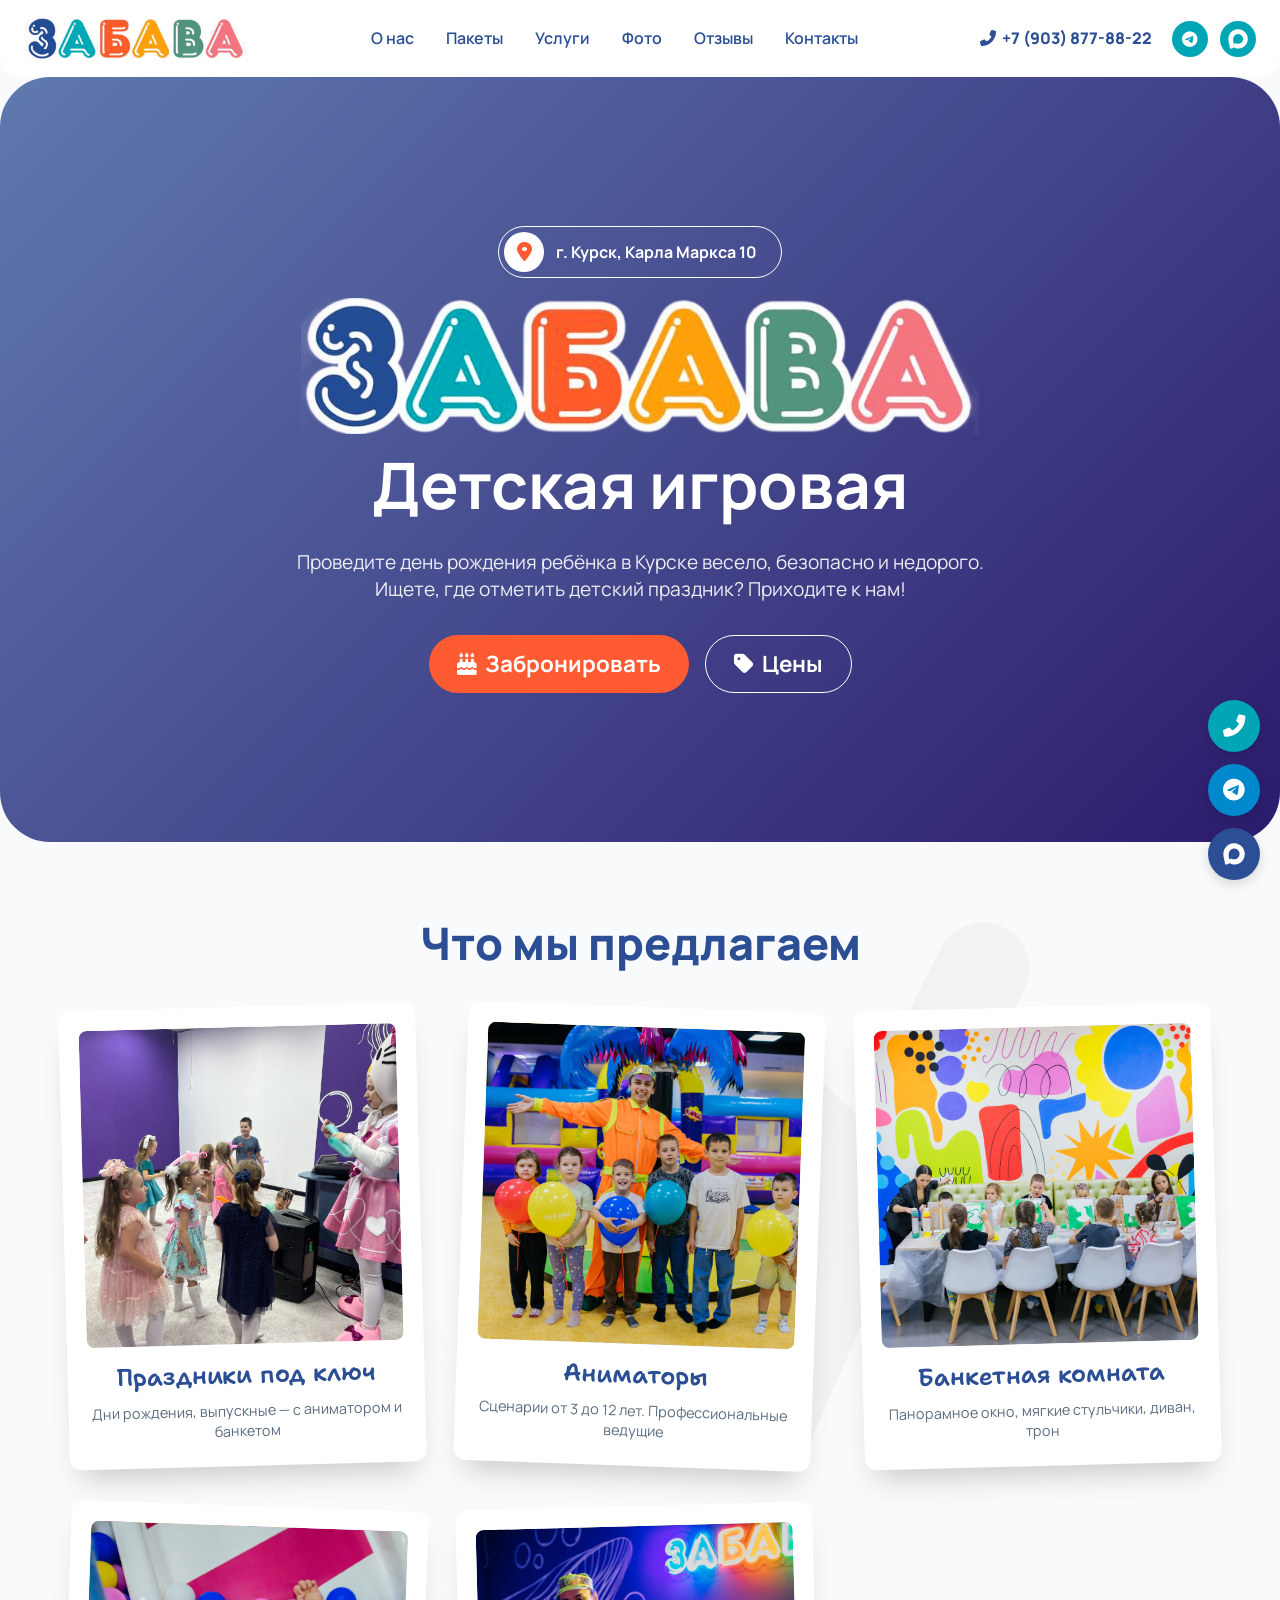
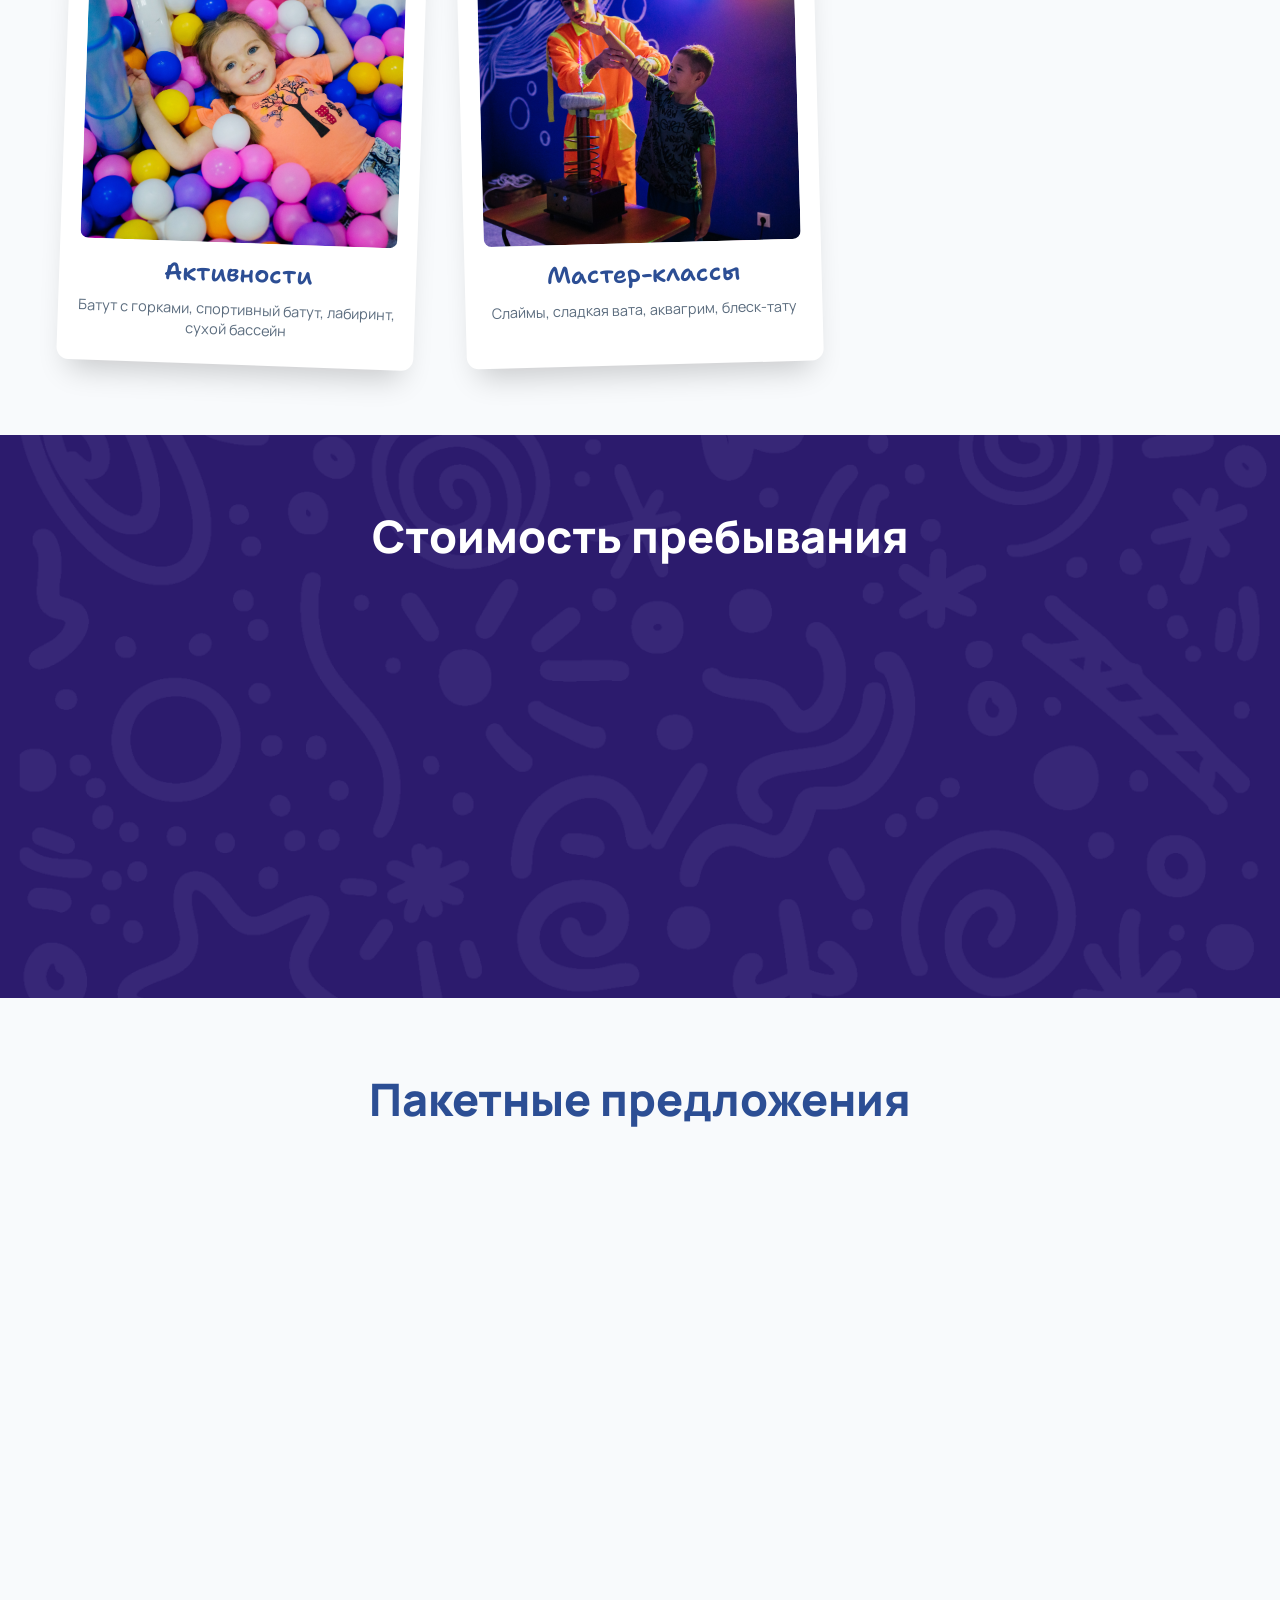
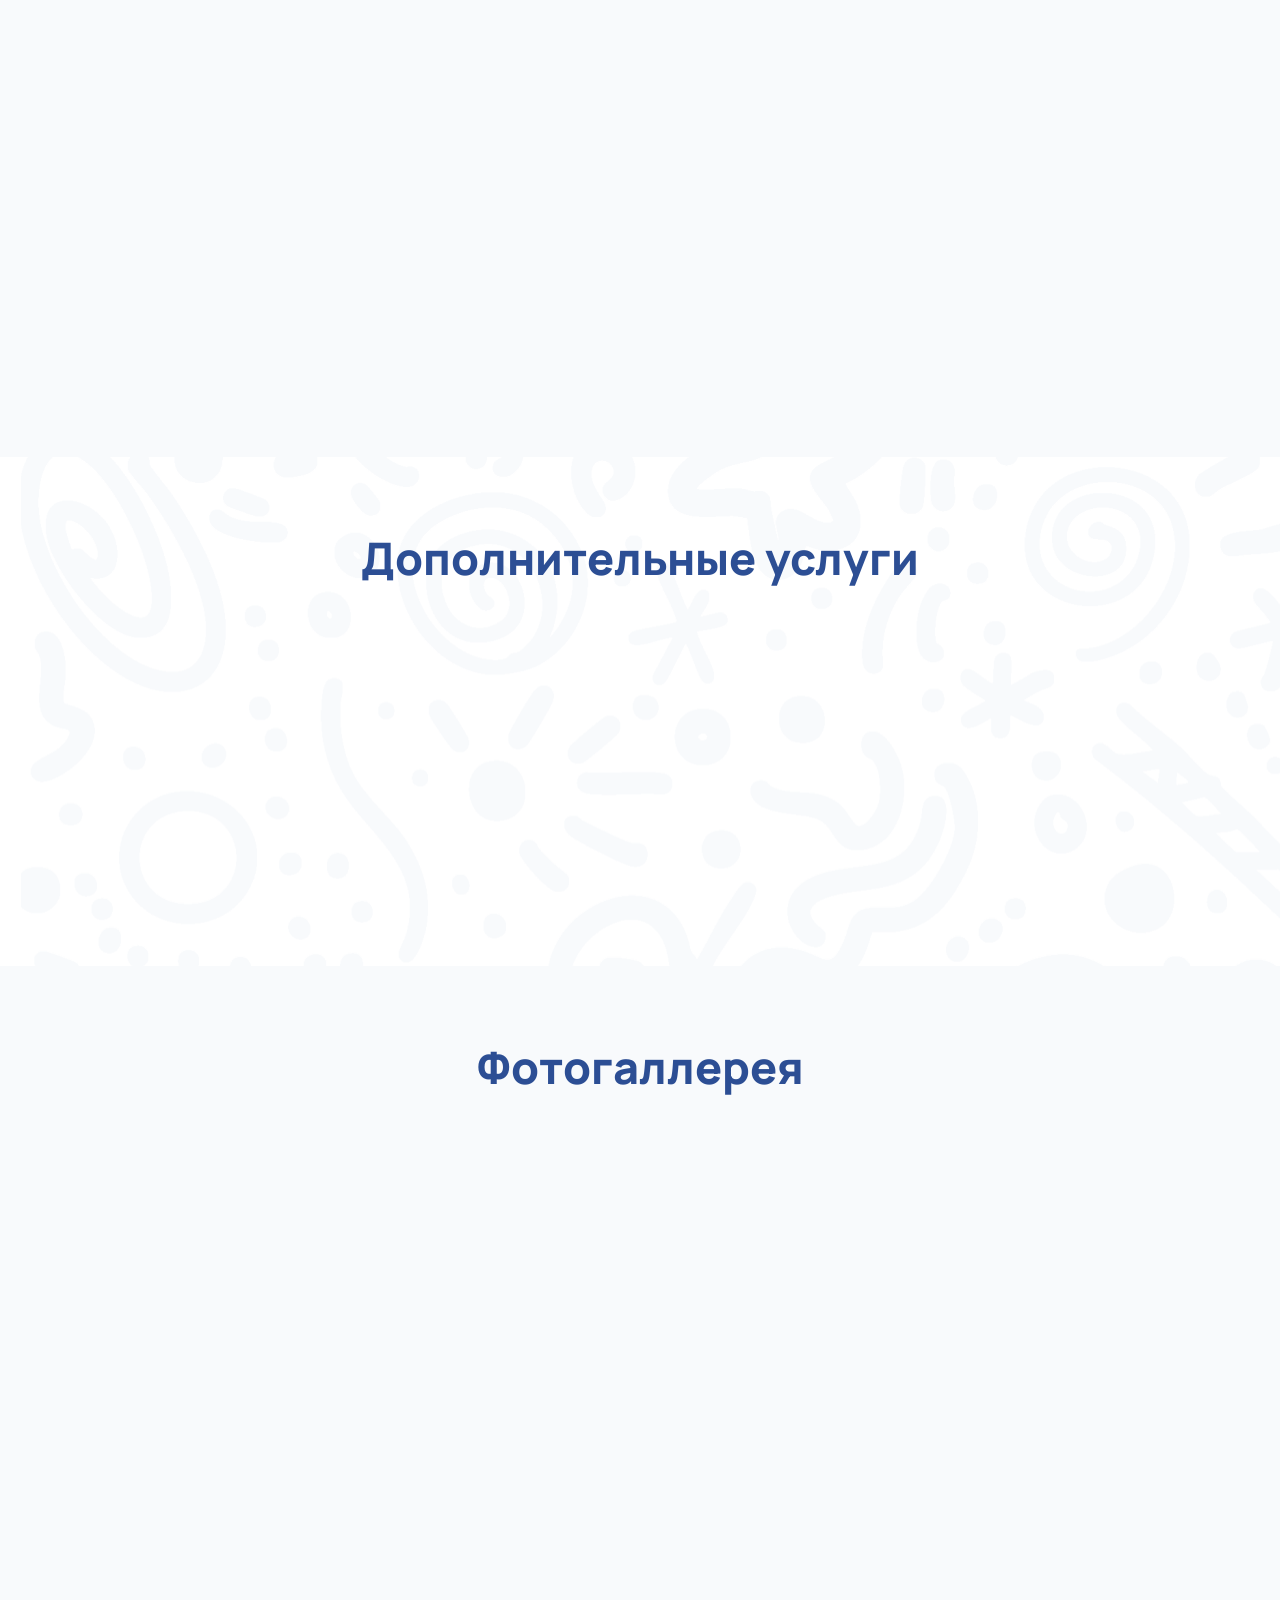
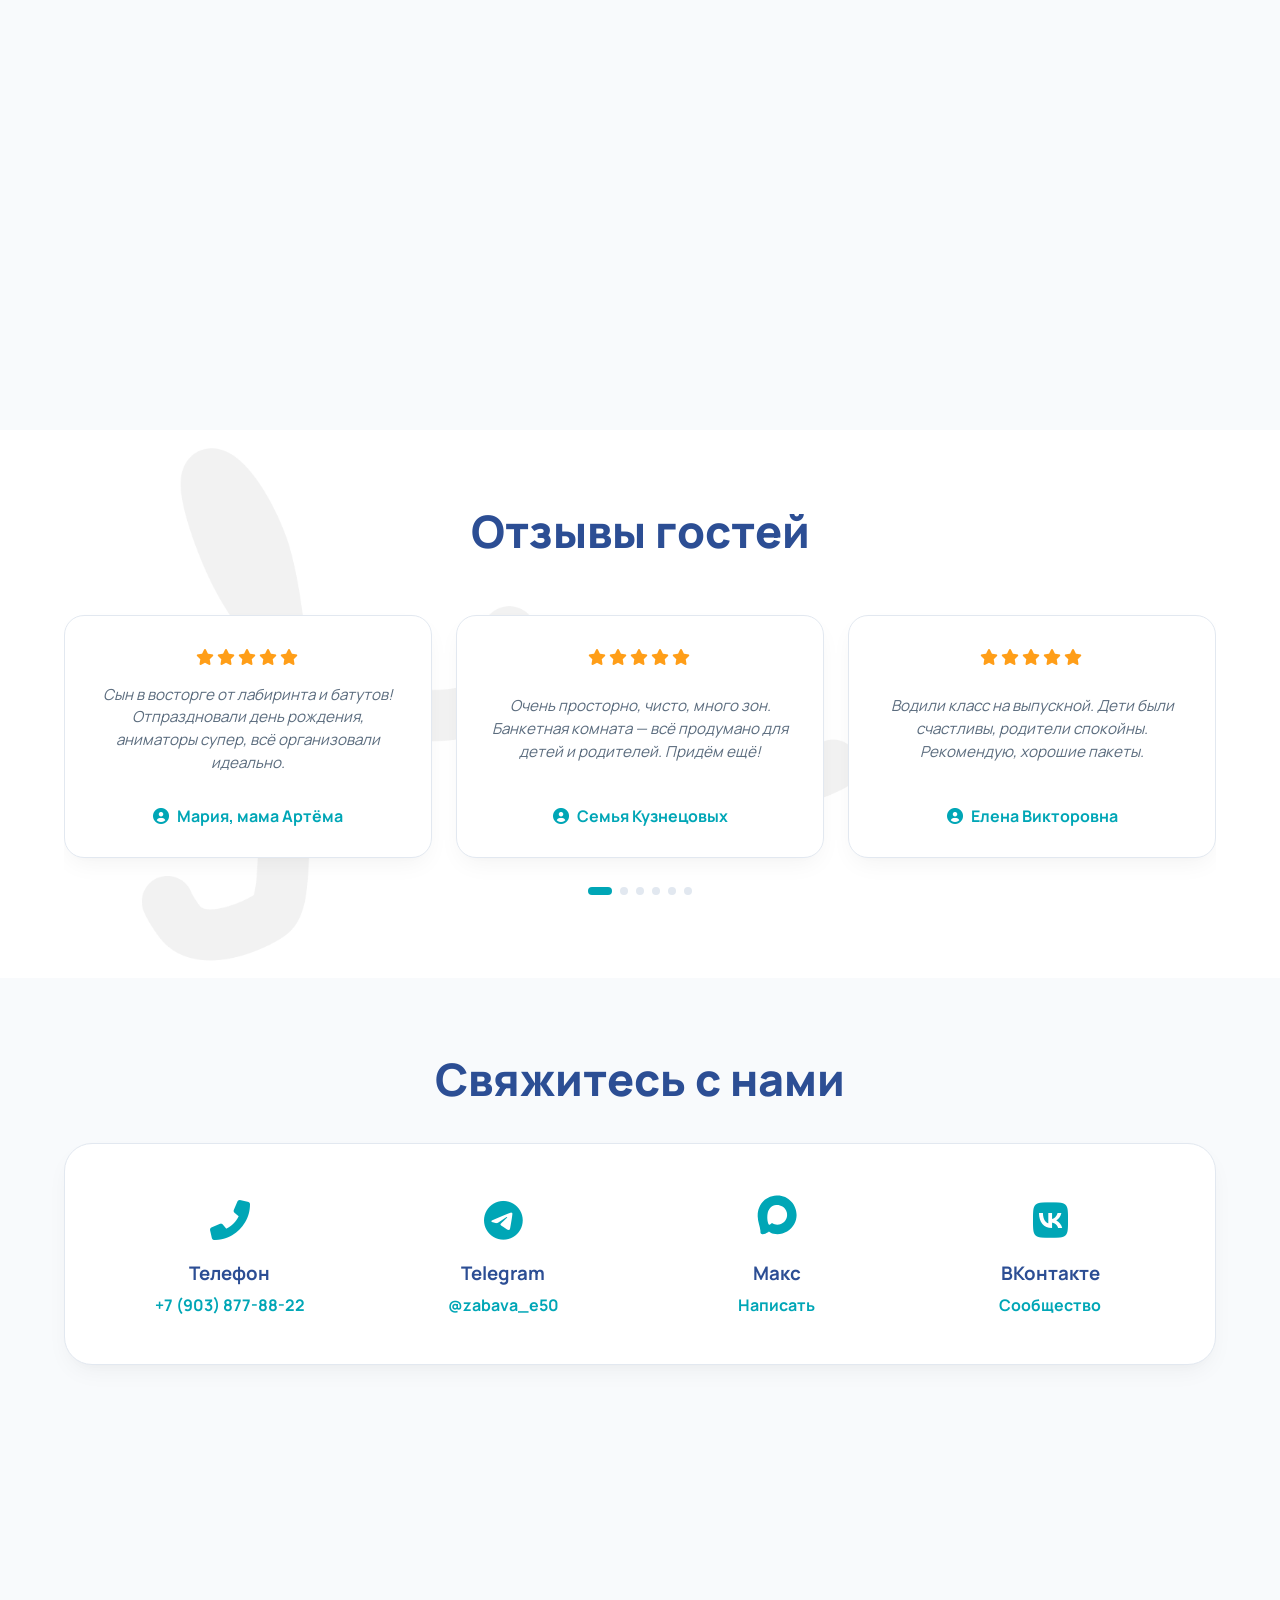
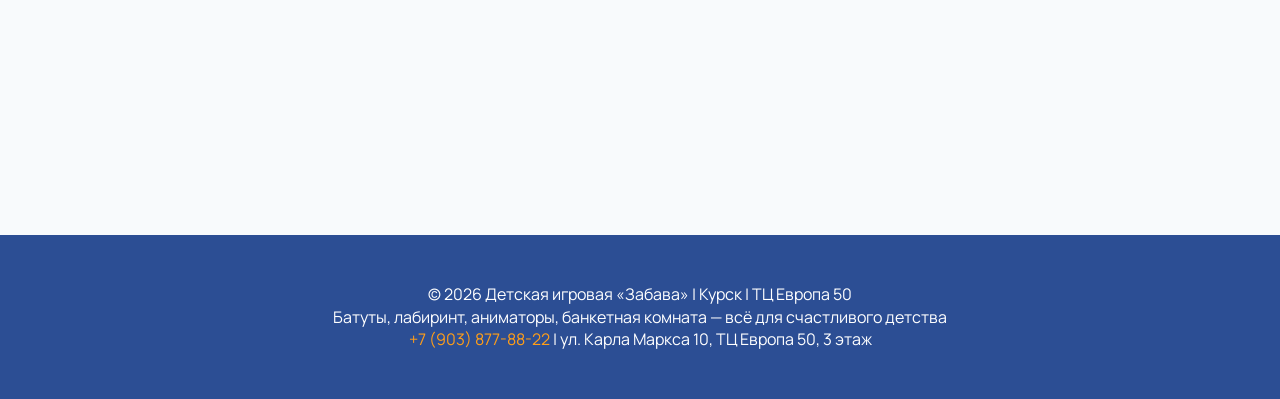
==== europa50.html @ cc886a35 "3456677" ====
<!DOCTYPE html>
<html lang="ru">
<head>
    <meta charset="UTF-8">
    <meta name="viewport" content="width=device-width, initial-scale=1.0, user-scalable=yes">
    <title>Детская игровая «Забава» | Детские праздники в Курске | ТЦ Европа 50</title>
    
    <link rel="icon" type="image/png" sizes="32x32" href="img/fav.png">
    <link rel="stylesheet" href="https://cdnjs.cloudflare.com/ajax/libs/font-awesome/6.0.0-beta3/css/all.min.css">
    <link rel="stylesheet" href="https://cdn.jsdelivr.net/npm/swiper@11/swiper-bundle.min.css" />
    <link rel="stylesheet" href="https://cdn.jsdelivr.net/npm/lightgallery@2.7.2/css/lightgallery.css">
    <link rel="stylesheet" href="https://cdn.jsdelivr.net/npm/lightgallery@2.7.2/css/lg-thumbnail.css">
    <link rel="stylesheet" href="https://cdn.jsdelivr.net/npm/lightgallery@2.7.2/css/lg-zoom.css">
    <link href="https://fonts.googleapis.com/css2?family=Manrope:wght@400;500;600;700;800&family=Shantell+Sans:wght@400;500;600;700&display=swap" rel="stylesheet">
    <link rel="stylesheet" href="style.css">
</head>
<body>

<header class="header">
    <div class="header-inner">
        <a href="/" class="logo">
            <img src="img/logo.png" alt="Забава">
        </a>
        <div class="nav">
            <a href="#about">О нас</a>
            <a href="#packages">Пакеты</a>
            <a href="#activities">Услуги</a>
            <a href="#gallery">Фото</a>
            <a href="#reviews">Отзывы</a>
            <a href="#contacts">Контакты</a>
        </div>
        <div class="header-contacts">
            <a href="tel:+79038778822" class="header-phone"><i class="fas fa-phone-alt"></i> +7 (903) 877-88-22</a>
            <div class="messenger-icons">
                <a href="#" class="messenger-icon"><i class="fab fa-telegram-plane"></i></a>
                <a href="#" class="messenger-icon">
                    <svg width="20" height="20" viewBox="0 0 720 720" fill="none" xmlns="http://www.w3.org/2000/svg">
                        <path fill="white" d="M350.4,9.6C141.8,20.5,4.1,184.1,12.8,390.4c3.8,90.3,40.1,168,48.7,253.7,2.2,22.2-4.2,49.6,21.4,59.3,31.5,11.9,79.8-8.1,106.2-26.4,9-6.1,17.6-13.2,24.2-22,27.3,18.1,53.2,35.6,85.7,43.4,143.1,34.3,299.9-44.2,369.6-170.3C799.6,291.2,622.5-4.6,350.4,9.6h0ZM269.4,504c-11.3,8.8-22.2,20.8-34.7,27.7-18.1,9.7-23.7-.4-30.5-16.4-21.4-50.9-24-137.6-11.5-190.9,16.8-72.5,72.9-136.3,150-143.1,78-6.9,150.4,32.7,183.1,104.2,72.4,159.1-112.9,316.2-256.4,218.6h0Z"/>
                    </svg>
                </a>
            </div>
        </div>
        <button class="burger-btn" id="burgerBtn">
            <span></span><span></span><span></span>
        </button>
    </div>
</header>

<!-- Мобильное меню -->
<div class="mobile-menu" id="mobileMenu">
    <div class="mobile-menu-header">
        <button class="mobile-close-btn" id="mobileCloseBtn">&times;</button>
    </div>
    <a href="#about">О нас</a>
    <a href="#packages">Пакеты</a>
    <a href="#activities">Услуги</a>
    <a href="#gallery">Фото</a>
    <a href="#reviews">Отзывы</a>
    <a href="#contacts">Контакты</a>
    <div class="mobile-address">
        <i class="fas fa-map-marker-alt"></i> г. Курск, ул. Карла Маркса 10, ТЦ Европа 50, 3 этаж
    </div>
    <div class="mobile-contacts">
        <a href="tel:+79038778822"><i class="fas fa-phone-alt"></i> +7 (903) 877-88-22</a>
        <a href="#"><i class="fab fa-telegram-plane"></i> Telegram</a>
        <a href="#">
            <svg width="18" height="18" viewBox="0 0 720 720" fill="none" xmlns="http://www.w3.org/2000/svg">
                <path fill="currentColor" d="M350.4,9.6C141.8,20.5,4.1,184.1,12.8,390.4c3.8,90.3,40.1,168,48.7,253.7,2.2,22.2-4.2,49.6,21.4,59.3,31.5,11.9,79.8-8.1,106.2-26.4,9-6.1,17.6-13.2,24.2-22,27.3,18.1,53.2,35.6,85.7,43.4,143.1,34.3,299.9-44.2,369.6-170.3C799.6,291.2,622.5-4.6,350.4,9.6h0ZM269.4,504c-11.3,8.8-22.2,20.8-34.7,27.7-18.1,9.7-23.7-.4-30.5-16.4-21.4-50.9-24-137.6-11.5-190.9,16.8-72.5,72.9-136.3,150-143.1,78-6.9,150.4,32.7,183.1,104.2,72.4,159.1-112.9,316.2-256.4,218.6h0Z"/>
            </svg>
            Макс
        </a>
        <a href="#"><i class="fab fa-vk"></i> ВКонтакте</a>
    </div>
</div>
<div class="menu-overlay" id="menuOverlay"></div>

<main>
    <!-- HERO -->
    <section class="hero">
        <video class="hero-video" autoplay muted loop playsinline>
            <source src="img/bg.mp4" type="video/mp4">
        </video>
        <div class="hero-overlay"></div>
        <div class="container">
            <div class="hero-content">
                <div class="hero-badge"><i class="fa-solid fa-location-dot"></i> г. Курск, Карла Маркса 10</div>
                <img src="img/logo.png">
                <h1>Детская игровая</h1>
                <p>Проведите день рождения ребёнка в Курске весело, безопасно и недорого. Ищете, где отметить детский праздник? Приходите к нам!</p>
                <div class="hero-buttons">
                    <a href="#contacts" class="btn btn-accent"><i class="fa-solid fa-cake-candles"></i> Забронировать</a>
                    <a href="#prices" class="btn btn-outline"><i class="fa-solid fa-tag"></i> Цены</a>
                </div>
            </div>
        </div>
    </section>

    <!-- ЧТО МЫ ПРЕДЛАГАЕМ -->
    <section id="about" class="section">
        <div class="container">
            <h2>Что мы предлагаем</h2>
            <div class="services-grid">
                <div class="polaroid-card animate-on-scroll" data-modal="prazdnik"><div class="polaroid-img" style="background-image: url('img/5.jpg');"></div><div class="polaroid-title">Праздники под ключ</div><div class="polaroid-text">Дни рождения, выпускные — с аниматором и банкетом</div></div>
                <div class="polaroid-card animate-on-scroll" data-modal="animator"><div class="polaroid-img" style="background-image: url('img/6.jpg');"></div><div class="polaroid-title">Аниматоры</div><div class="polaroid-text">Сценарии от 3 до 12 лет. Профессиональные ведущие</div></div>
                <div class="polaroid-card animate-on-scroll" data-modal="banket"><div class="polaroid-img" style="background-image: url('img/3.jpg');"></div><div class="polaroid-title">Банкетная комната</div><div class="polaroid-text">Панорамное окно, мягкие стульчики, диван, трон</div></div>
                <div class="polaroid-card animate-on-scroll" data-modal="aktiv"><div class="polaroid-img" style="background-image: url('img/4.jpg');"></div><div class="polaroid-title">Активности</div><div class="polaroid-text">Батут с горками, спортивный батут, лабиринт, сухой бассейн</div></div>
                <div class="polaroid-card animate-on-scroll" data-modal="master"><div class="polaroid-img" style="background-image: url('img/2.jpg');"></div><div class="polaroid-title">Мастер-классы</div><div class="polaroid-text">Слаймы, сладкая вата, аквагрим, блеск-тату</div></div>
            </div>
        </div>
    </section>

    <!-- ЦЕНЫ -->
    <section id="prices" class="section section-light">
        <div class="container">
            <h2>Стоимость пребывания</h2>
            <div class="price-cards">
                <div class="price-item animate-on-scroll"><div class="hours"><i class="far fa-clock"></i> 1 час</div><div class="cost">500 ₽</div><div><i class="fas fa-users"></i> 2 взрослых бесплатно</div></div>
                <div class="price-item animate-on-scroll"><div class="hours"><i class="far fa-clock"></i> 2 часа</div><div class="cost">750 ₽</div><div><i class="fas fa-users"></i> 2 взрослых бесплатно</div></div>
                <div class="price-item animate-on-scroll package-link-card">
                    <div class="hours">Пакетные предложения</div>
                    <div class="cost">от 15 900 ₽</div>
                    <a href="#packages" class="btn-package-link">Подробнее →</a>
                </div>
            </div>
        </div>
    </section>

    <!-- ПАКЕТНЫЕ ПРЕДЛОЖЕНИЯ -->
    <section id="packages" class="section">
        <div class="container">
            <h2>Пакетные предложения</h2>
            <div class="packages-grid">
                <div class="package-card animate-on-scroll" data-modal="standart"><div class="package-header"><img src="img/icon_1.png" class="pack-icon" alt="">СТАНДАРТ</div><div class="package-body"><div class="package-price">15 900 ₽</div><button class="package-btn">Подробнее <i class="fas fa-arrow-right"></i></button></div></div>
                <div class="package-card animate-on-scroll" data-modal="popular"><div class="package-header accent"><img src="img/icon_2.png" class="pack-icon" alt="">ПОПУЛЯРНЫЙ</div><div class="package-body"><div class="package-price">18 900 ₽</div><button class="package-btn">Подробнее <i class="fas fa-arrow-right"></i></button></div></div>
                <div class="package-card animate-on-scroll" data-modal="bezkhlopot"><div class="package-header"><img src="img/icon_3.png" class="pack-icon" alt="">БЕЗ ХЛОПОТ</div><div class="package-body"><div class="package-price">22 500 ₽</div><button class="package-btn">Подробнее <i class="fas fa-arrow-right"></i></button></div></div>
                <div class="package-card animate-on-scroll" data-modal="samiy"><div class="package-header accent"><img src="img/icon_4.png" class="pack-icon" alt="">САМЫЙ-САМЫЙ</div><div class="package-body"><div class="package-price">41 000 ₽</div><button class="package-btn">Подробнее <i class="fas fa-arrow-right"></i></button></div></div>
                <div class="package-card animate-on-scroll" data-modal="arend2"><div class="package-header"><img src="img/icon_6.png" class="pack-icon" alt="">Банкетная комната 2ч</div><div class="package-body"><div class="package-price">8 000 ₽</div><button class="package-btn">Уточнить</button></div></div>
                <div class="package-card animate-on-scroll" data-modal="arend3"><div class="package-header accent"><img src="img/icon_5.png" class="pack-icon" alt="">Банкетная комната 3ч</div><div class="package-body"><div class="package-price">11 900 ₽</div><button class="package-btn">Уточнить</button></div></div>
            </div>
        </div>
    </section>

    <!-- ДОП УСЛУГИ -->
    <section id="activities" class="section section-light">
        <div class="container">
            <h2>Дополнительные услуги</h2>
            <div class="activities-grid">
                <div class="activity-item animate-on-scroll" data-modal="nerf"><span class="activity-name"><i class="fa-solid fa-gun"></i> Нёрф вечеринка</span><span class="activity-price">4 000 ₽</span></div>
                <div class="activity-item animate-on-scroll" data-modal="interaktiv"><span class="activity-name"><i class="fas fa-gamepad"></i> Интерактивные игры</span><span class="activity-price">3 500 ₽</span></div>
                <div class="activity-item animate-on-scroll" data-modal="disco"><span class="activity-name"><i class="fas fa-music"></i> Неоновая дискотека</span><span class="activity-price">3 400 ₽</span></div>
                <div class="activity-item animate-on-scroll" data-modal="beauty"><span class="activity-name"><i class="fas fa-spa"></i> Бьюти-бар</span><span class="activity-price">5 500 ₽</span></div>
                <div class="activity-item animate-on-scroll" data-modal="crio"><span class="activity-name"><i class="fas fa-snowflake"></i> Крио-шоу</span><span class="activity-price">5 000 ₽</span></div>
                <div class="activity-item animate-on-scroll" data-modal="foto"><span class="activity-name"><i class="fas fa-camera"></i> Фотограф</span><span class="activity-price">5 000 ₽</span></div>
                <div class="activity-item animate-on-scroll" data-modal="rost"><span class="activity-name"><i class="fa-solid fa-mask"></i> Ростовые куклы</span><span class="activity-price">3 000 ₽</span></div>
                <div class="activity-item animate-on-scroll" data-modal="chocolate"><span class="activity-name"><i class="fa-solid fa-cookie-bite"></i> Шоколадный фонтан</span><span class="activity-price">6 000 ₽</span></div>
                <div class="activity-item animate-on-scroll" data-modal="slime"><span class="activity-name"><i class="fas fa-flask"></i> МК по слайму</span><span class="activity-price">3 000 ₽</span></div>
                <div class="activity-item animate-on-scroll" data-modal="vata"><span class="activity-name"><i class="fas fa-candy-cane"></i> МК по сладкой вате</span><span class="activity-price">2 000 ₽</span></div>
                <div class="activity-item animate-on-scroll" data-modal="blesk"><span class="activity-name"><i class="fas fa-star-of-life"></i> Блеск-тату</span><span class="activity-price">150 ₽</span></div>
                <div class="activity-item animate-on-scroll" data-modal="aqua"><span class="activity-name"><i class="fas fa-paint-brush"></i> Аквагрим</span><span class="activity-price">300 ₽</span></div>
            </div>
        </div>
    </section>

    <!-- ГАЛЕРЕЯ С ЛАЙТРУМОМ -->
    <section id="gallery" class="section">
        <div class="container">
            <h2>Фотогаллерея</h2>
            <div class="gallery-grid" id="galleryGrid" data-gallery-folders='["europa1","europa2","europa3","europa4","europa5","europa6"]'></div>
        </div>
    </section>

    <!-- ОТЗЫВЫ -->
    <section id="reviews" class="section section-light">
        <div class="container">
            <h2>Отзывы гостей</h2>
            <div class="reviews-swiper swiper">
                <div class="swiper-wrapper">
                    <div class="swiper-slide"><div class="review-card"><div class="review-stars"><i class="fas fa-star"></i><i class="fas fa-star"></i><i class="fas fa-star"></i><i class="fas fa-star"></i><i class="fas fa-star"></i></div><div class="review-text">Сын в восторге от лабиринта и батутов! Отпраздновали день рождения, аниматоры супер, всё организовали идеально.</div><div class="review-author"><i class="fas fa-user-circle"></i> Мария, мама Артёма</div></div></div>
                    <div class="swiper-slide"><div class="review-card"><div class="review-stars"><i class="fas fa-star"></i><i class="fas fa-star"></i><i class="fas fa-star"></i><i class="fas fa-star"></i><i class="fas fa-star"></i></div><div class="review-text">Очень просторно, чисто, много зон. Банкетная комната — всё продумано для детей и родителей. Придём ещё!</div><div class="review-author"><i class="fas fa-user-circle"></i> Семья Кузнецовых</div></div></div>
                    <div class="swiper-slide"><div class="review-card"><div class="review-stars"><i class="fas fa-star"></i><i class="fas fa-star"></i><i class="fas fa-star"></i><i class="fas fa-star"></i><i class="fas fa-star"></i></div><div class="review-text">Водили класс на выпускной. Дети были счастливы, родители спокойны. Рекомендую, хорошие пакеты.</div><div class="review-author"><i class="fas fa-user-circle"></i> Елена Викторовна</div></div></div>
                    <div class="swiper-slide"><div class="review-card"><div class="review-stars"><i class="fas fa-star"></i><i class="fas fa-star"></i><i class="fas fa-star"></i><i class="fas fa-star"></i><i class="fas fa-star"></i></div><div class="review-text">Отметили 5 лет дочке — всё прошло супер! Аниматоры зажгли, спасибо!</div><div class="review-author"><i class="fas fa-user-circle"></i> Анна</div></div></div>
                    <div class="swiper-slide"><div class="review-card"><div class="review-stars"><i class="fas fa-star"></i><i class="fas fa-star"></i><i class="fas fa-star"></i><i class="fas fa-star"></i><i class="fas fa-star"></i></div><div class="review-text">Уже второй раз заказываем праздник. Всё в одном месте — удобно!</div><div class="review-author"><i class="fas fa-user-circle"></i> Екатерина</div></div></div>
                    <div class="swiper-slide"><div class="review-card"><div class="review-stars"><i class="fas fa-star"></i><i class="fas fa-star"></i><i class="fas fa-star"></i><i class="fas fa-star"></i><i class="fas fa-star"></i></div><div class="review-text">Приходили просто поиграть на 2 часа. Ребёнок напрыгался, отличное место!</div><div class="review-author"><i class="fas fa-user-circle"></i> Дмитрий</div></div></div>
                </div>
                <div class="swiper-pagination"></div>
            </div>
        </div>
    </section>

    <!-- КОНТАКТЫ -->
    <section id="contacts" class="section">
        <div class="container">
            <h2>Свяжитесь с нами</h2>
            <div class="contact-block">
                <div class="contact-item">
                    <div class="contact-icon"><i class="fas fa-phone-alt"></i></div>
                    <h3>Телефон</h3>
                    <a href="tel:+79038778822" class="contact-link">+7 (903) 877-88-22</a>
                </div>
                <div class="contact-item">
                    <div class="contact-icon"><i class="fab fa-telegram"></i></div>
                    <h3>Telegram</h3>
                    <a href="#" class="contact-link">@zabava_e50</a>
                </div>
                <div class="contact-item">
                    <div class="contact-icon">
                        <svg width="40" height="40" viewBox="0 0 720 720" fill="none" xmlns="http://www.w3.org/2000/svg">
                            <path fill="var(--color-teal)" d="M350.4,9.6C141.8,20.5,4.1,184.1,12.8,390.4c3.8,90.3,40.1,168,48.7,253.7,2.2,22.2-4.2,49.6,21.4,59.3,31.5,11.9,79.8-8.1,106.2-26.4,9-6.1,17.6-13.2,24.2-22,27.3,18.1,53.2,35.6,85.7,43.4,143.1,34.3,299.9-44.2,369.6-170.3C799.6,291.2,622.5-4.6,350.4,9.6h0ZM269.4,504c-11.3,8.8-22.2,20.8-34.7,27.7-18.1,9.7-23.7-.4-30.5-16.4-21.4-50.9-24-137.6-11.5-190.9,16.8-72.5,72.9-136.3,150-143.1,78-6.9,150.4,32.7,183.1,104.2,72.4,159.1-112.9,316.2-256.4,218.6h0Z"/>
                        </svg>
                    </div>
                    <h3>Макс</h3>
                    <a href="#" class="contact-link">Написать</a>
                </div>
                <div class="contact-item">
                    <div class="contact-icon"><i class="fab fa-vk"></i></div>
                    <h3>ВКонтакте</h3>
                    <a href="#" class="contact-link">Сообщество</a>
                </div>
            </div>
        </div>
    </section>
</main>

<!-- КАРТА ВО ВСЮ ШИРИНУ -->
<section class="map-fullwidth">
    <iframe src="https://yandex.ru/map-widget/v1/?um=constructor%3A2421f871bf4a5c80d97d35d4a3300113c17296cebb9772ed6fed97193a9e41b4&amp;source=constructor" width="100%" height="400" frameborder="0"></iframe>
</section>

<footer class="footer">
    <div class="container">
        <p>© 2026 Детская игровая «Забава» | Курск | ТЦ Европа 50</p>
        <p>Батуты, лабиринт, аниматоры, банкетная комната — всё для счастливого детства</p>
        <p><a href="tel:+79038778822">+7 (903) 877-88-22</a> | ул. Карла Маркса 10, ТЦ Европа 50, 3 этаж</p>
    </div>
</footer>

<!-- МОДАЛЬНОЕ ОКНО -->
<div id="modal" class="modal">
    <div class="modal-content">
        <div class="modal-close">&times;</div>
        <img id="modalImg" class="modal-img" src="" alt="">
        <div class="modal-body">
            <h3 id="modalTitle" class="modal-title"></h3>
            <div id="modalPrice" class="modal-price"></div>
            <div id="modalDesc" class="modal-description"></div>
            <div class="modal-buttons">
                <a href="tel:+79038778822" class="modal-btn phone"><i class="fas fa-phone-alt"></i> Позвонить</a>
                <a href="#" class="modal-btn telegram"><i class="fab fa-telegram-plane"></i> Telegram</a>
                <a href="#" class="modal-btn max">
                    <svg width="18" height="18" viewBox="0 0 720 720" fill="none" xmlns="http://www.w3.org/2000/svg">
                        <path fill="white" d="M350.4,9.6C141.8,20.5,4.1,184.1,12.8,390.4c3.8,90.3,40.1,168,48.7,253.7,2.2,22.2-4.2,49.6,21.4,59.3,31.5,11.9,79.8-8.1,106.2-26.4,9-6.1,17.6-13.2,24.2-22,27.3,18.1,53.2,35.6,85.7,43.4,143.1,34.3,299.9-44.2,369.6-170.3C799.6,291.2,622.5-4.6,350.4,9.6h0ZM269.4,504c-11.3,8.8-22.2,20.8-34.7,27.7-18.1,9.7-23.7-.4-30.5-16.4-21.4-50.9-24-137.6-11.5-190.9,16.8-72.5,72.9-136.3,150-143.1,78-6.9,150.4,32.7,183.1,104.2,72.4,159.1-112.9,316.2-256.4,218.6h0Z"/>
                    </svg>
                    Макс
                </a>
                <a href="#" class="modal-btn vk"><i class="fab fa-vk"></i> ВКонтакте</a>
            </div>
        </div>
    </div>
</div>

<!-- Мобильный фиксированный виджет (круглые иконки справа) -->
<div class="mobile-fixed-widget">
    <a href="tel:+79038778822" class="widget-btn phone">
        <i class="fas fa-phone-alt"></i>
    </a>
    <a href="#" class="widget-btn telegram">
        <i class="fab fa-telegram-plane"></i>
    </a>
    <a href="#" class="widget-btn max">
        <svg width="22" height="22" viewBox="0 0 720 720" fill="none" xmlns="http://www.w3.org/2000/svg">
            <path fill="white" d="M350.4,9.6C141.8,20.5,4.1,184.1,12.8,390.4c3.8,90.3,40.1,168,48.7,253.7,2.2,22.2-4.2,49.6,21.4,59.3,31.5,11.9,79.8-8.1,106.2-26.4,9-6.1,17.6-13.2,24.2-22,27.3,18.1,53.2,35.6,85.7,43.4,143.1,34.3,299.9-44.2,369.6-170.3C799.6,291.2,622.5-4.6,350.4,9.6h0ZM269.4,504c-11.3,8.8-22.2,20.8-34.7,27.7-18.1,9.7-23.7-.4-30.5-16.4-21.4-50.9-24-137.6-11.5-190.9,16.8-72.5,72.9-136.3,150-143.1,78-6.9,150.4,32.7,183.1,104.2,72.4,159.1-112.9,316.2-256.4,218.6h0Z"/>
        </svg>
    </a>
</div>

<script src="https://cdn.jsdelivr.net/npm/swiper@11/swiper-bundle.min.js"></script>
<script src="https://cdn.jsdelivr.net/npm/lightgallery@2.7.2/lightgallery.min.js"></script>
<script src="https://cdn.jsdelivr.net/npm/lightgallery@2.7.2/plugins/thumbnail/lg-thumbnail.min.js"></script>
<script src="https://cdn.jsdelivr.net/npm/lightgallery@2.7.2/plugins/zoom/lg-zoom.min.js"></script>
<script src="script.js"></script>
</body>
</html>
---- style.css ----
* {
    margin: 0;
    padding: 0;
    box-sizing: border-box;
}

:root {
    --color-primary-blue: #2C4E94;
    --color-teal: #00A6B6;
    --color-orange: #FF5B33;
    --color-gold: #FF9E18;
    --color-bg-light: #F8FAFC;
    --color-white: #FFFFFF;
    --color-border: #E2E8F0;
    --color-text-muted: #5B6C7E;
    --shadow-polaroid: 0 20px 30px -12px rgba(0, 0, 0, 0.2);
    --shadow-sm: 0 10px 25px -5px rgba(0, 0, 0, 0.05), 0 8px 10px -6px rgba(0, 0, 0, 0.02);
}

body {
    font-family: 'Manrope', sans-serif;
    background-color: var(--color-bg-light);
    color: var(--color-primary-blue);
    line-height: 1.4;
    overflow-x: hidden;
}

body.menu-open {
    overflow: hidden;
}

.container {
    max-width: 1200px;
    margin: 0 auto;
    padding: 0 24px;
}

h2 {
    font-size: 2.8rem;
    text-align: center;
    margin-bottom: 2rem;
    font-weight: 800;
}

.section {
    padding: 70px 0;
}

.section-light {
    background-color: var(--color-white);
}

/* ========== АНИМАЦИЯ ========== */
.animate-on-scroll {
    opacity: 0;
    transition: all 0.6s cubic-bezier(0.2, 0.9, 0.4, 1.1);
}
.services-grid .animate-on-scroll {
    transform: scale(0.6) translateY(60px);
}
.packages-grid .animate-on-scroll {
    transform: scale(0.6) translateY(50px);
}
.gallery-polaroid.animate-on-scroll {
    transform: scale(0.6) translateY(50px);
}
.activity-item.animate-on-scroll {
    transform: translateX(-30px) scale(0.85);
}
.price-item.animate-on-scroll {
    transform: scale(0.7) translateY(40px);
}
.animate-on-scroll.visible {
    opacity: 1;
    transform: scale(1) translateX(0) translateY(0);
}

/* Задержки */
.services-grid .animate-on-scroll:nth-child(1) { transition-delay: 0.05s; }
.services-grid .animate-on-scroll:nth-child(2) { transition-delay: 0.1s; }
.services-grid .animate-on-scroll:nth-child(3) { transition-delay: 0.15s; }
.services-grid .animate-on-scroll:nth-child(4) { transition-delay: 0.2s; }
.services-grid .animate-on-scroll:nth-child(5) { transition-delay: 0.25s; }

.packages-grid .animate-on-scroll:nth-child(1) { transition-delay: 0.05s; }
.packages-grid .animate-on-scroll:nth-child(2) { transition-delay: 0.1s; }
.packages-grid .animate-on-scroll:nth-child(3) { transition-delay: 0.15s; }
.packages-grid .animate-on-scroll:nth-child(4) { transition-delay: 0.2s; }
.packages-grid .animate-on-scroll:nth-child(5) { transition-delay: 0.25s; }
.packages-grid .animate-on-scroll:nth-child(6) { transition-delay: 0.3s; }

.gallery-grid .animate-on-scroll:nth-child(1) { transition-delay: 0.05s; }
.gallery-grid .animate-on-scroll:nth-child(2) { transition-delay: 0.1s; }
.gallery-grid .animate-on-scroll:nth-child(3) { transition-delay: 0.15s; }
.gallery-grid .animate-on-scroll:nth-child(4) { transition-delay: 0.2s; }
.gallery-grid .animate-on-scroll:nth-child(5) { transition-delay: 0.25s; }
.gallery-grid .animate-on-scroll:nth-child(6) { transition-delay: 0.3s; }

.activities-grid .animate-on-scroll:nth-child(1) { transition-delay: 0s; }
.activities-grid .animate-on-scroll:nth-child(2) { transition-delay: 0.03s; }
.activities-grid .animate-on-scroll:nth-child(3) { transition-delay: 0.06s; }
.activities-grid .animate-on-scroll:nth-child(4) { transition-delay: 0.09s; }
.activities-grid .animate-on-scroll:nth-child(5) { transition-delay: 0.12s; }
.activities-grid .animate-on-scroll:nth-child(6) { transition-delay: 0.15s; }
.activities-grid .animate-on-scroll:nth-child(7) { transition-delay: 0.18s; }
.activities-grid .animate-on-scroll:nth-child(8) { transition-delay: 0.21s; }
.activities-grid .animate-on-scroll:nth-child(9) { transition-delay: 0.24s; }
.activities-grid .animate-on-scroll:nth-child(10) { transition-delay: 0.27s; }
.activities-grid .animate-on-scroll:nth-child(11) { transition-delay: 0.3s; }
.activities-grid .animate-on-scroll:nth-child(12) { transition-delay: 0.33s; }

/* ========== КНОПКИ ========== */
.btn {
    display: inline-flex;
    align-items: center;
    justify-content: center;
    padding: 12px 28px;
    border-radius: 60px;
    font-weight: 700;
    font-size: 1.4rem;
    transition: all 0.2s ease;
    text-decoration: none;
    border: none;
    cursor: pointer;
    gap: 8px;
}
.btn-accent { background-color: var(--color-orange); color: white; }
.btn-accent:hover { background-color: #e04a26; transform: translateY(-2px); }
.btn-outline { background-color: transparent; border: 1px solid white; color: white; }
.btn-outline:hover { background-color: var(--color-teal); color: white; }

/* ========== ШАПКА ========== */
.header {
    background-color: rgba(255,255,255,0.96);
    backdrop-filter: blur(8px);
    position: sticky;
    top: 0;
    z-index: 100;
    width: 100%;
    border-radius: 0 0 20px 20px;
}
.header-inner {
    display: flex;
    justify-content: space-between;
    align-items: center;
    padding: 16px 24px;
    gap: 20px;
    flex-wrap: wrap;
    max-width: 100%;
}
.logo {
    display: flex;
    align-items: center;
    gap: 10px;
    text-decoration: none;
}
.logo img {
    height: 45px;
    width: auto;
    display: block;
}
.nav { display: flex; gap: 32px; align-items: center; flex-wrap: wrap; }
.nav a { text-decoration: none; color: var(--color-primary-blue); font-weight: 600; transition: color 0.2s; }
.nav a:hover { color: var(--color-teal); }
.header-contacts { display: flex; align-items: center; gap: 20px; }
.header-phone { font-weight: 800; color: var(--color-primary-blue); text-decoration: none; display: flex; align-items: center; gap: 6px; }
.messenger-icons { display: flex; gap: 12px; }
.messenger-icon {
    width: 36px; height: 36px; background-color: var(--color-teal); border-radius: 50%;
    display: flex; align-items: center; justify-content: center; text-decoration: none; color: white;
    transition: all 0.2s;
}
.messenger-icon:hover { background-color: var(--color-orange); transform: translateY(-2px); }

/* Мобильное меню (с прокруткой и кнопкой закрытия) */
.burger-btn {
    display: none;
    background: none;
    border: none;
    cursor: pointer;
    padding: 8px;
    z-index: 101;
    position: relative;
}
.burger-btn span {
    display: block;
    width: 25px;
    height: 2px;
    background-color: var(--color-primary-blue);
    margin: 5px 0;
    transition: all 0.3s ease;
}
.mobile-menu {
    position: fixed;
    top: 0;
    right: -100%;
    width: 80%;
    max-width: 320px;
    height: 100vh;
    background: var(--color-white);
    box-shadow: -5px 0 20px rgba(0,0,0,0.1);
    z-index: 200;
    padding: 20px 30px 30px;
    transition: right 0.3s ease;
    display: flex;
    flex-direction: column;
    gap: 25px;
    overflow-y: auto;
    scrollbar-width: thin;
    scrollbar-color: var(--color-teal) var(--color-border);
}
.mobile-menu.active {
    right: 0;
}
.mobile-menu::-webkit-scrollbar {
    width: 4px;
}
.mobile-menu::-webkit-scrollbar-track {
    background: var(--color-border);
    border-radius: 10px;
    margin-block: 8px;
}
.mobile-menu::-webkit-scrollbar-thumb {
    background: var(--color-teal);
    border-radius: 10px;
}
.mobile-menu::-webkit-scrollbar-thumb:hover {
    background: var(--color-orange);
}
.mobile-menu-header {
    display: flex;
    justify-content: flex-end;
    margin-bottom: 20px;
}
.mobile-close-btn {
    background: var(--color-teal);
    color: white;
    width: 40px;
    height: 40px;
    border-radius: 50%;
    border: none;
    font-size: 1.8rem;
    cursor: pointer;
    display: flex;
    align-items: center;
    justify-content: center;
    transition: all 0.2s;
}
.mobile-close-btn:hover {
    background: var(--color-orange);
    transform: rotate(90deg);
}
.mobile-menu a {
    text-decoration: none;
    color: var(--color-primary-blue);
    font-weight: 600;
    font-size: 1.2rem;
    padding: 10px 0;
    border-bottom: 1px solid var(--color-border);
    transition: color 0.2s;
}
.mobile-menu a:hover { color: var(--color-teal); }
.mobile-menu {
    border-top: 1px solid var(--color-border);
}
.mobile-menu .mobile-contacts a {
    display: flex;
    align-items: center;
    gap: 10px;
    font-size: 1rem;
    border-bottom: none;
}
.mobile-address {
    margin-top: 20px;
    border-radius: 16px;
    padding-right: 10px;
    display: flex;
    align-items: center;
    gap: 10px;
    font-size: 1rem;
   font-weight: 600; 
}
.mobile-address i {
    color: var(--color-orange);
    font-size: 1.1rem;
}
.menu-overlay {
    position: fixed;
    top: 0;
    left: 0;
    width: 100%;
    height: 100%;
    background: rgba(0,0,0,0.5);
    z-index: 150;
    opacity: 0;
    visibility: hidden;
    transition: all 0.3s ease;
}
.menu-overlay.active {
    opacity: 1;
    visibility: visible;
}
.burger-btn.active span:nth-child(1) { transform: rotate(45deg) translate(5px, 5px); }
.burger-btn.active span:nth-child(2) { opacity: 0; }
.burger-btn.active span:nth-child(3) { transform: rotate(-45deg) translate(7px, -7px); }

/* ========== МОБИЛЬНЫЙ ФИКСИРОВАННЫЙ ВИДЖЕТ (круглые иконки справа) ========== */
.mobile-fixed-widget {
    position: fixed;
    bottom: 20px;
    right: 20px;
    display: flex;
    flex-direction: column;
    gap: 12px;
    z-index: 99;
}
.widget-btn {
    width: 52px;
    height: 52px;
    border-radius: 50%;
    display: flex;
    align-items: center;
    justify-content: center;
    text-decoration: none;
    transition: all 0.2s ease;
    box-shadow: 0 4px 12px rgba(0,0,0,0.15);
}
.widget-btn.phone {
    background: var(--color-teal);
}
.widget-btn.telegram {
    background: #0088cc;
}
.widget-btn.max {
    background: var(--color-primary-blue);
}
.widget-btn i {
    font-size: 1.4rem;
    color: white;
}
.widget-btn svg {
    width: 22px;
    height: 22px;
}
.widget-btn svg path {
    fill: white;
}
.widget-btn:hover {
    transform: scale(1.08);
    filter: brightness(1.05);
}

@media (max-width: 768px) {
    .mobile-fixed-widget {
        bottom: 15px;
        right: 15px;
        gap: 10px;
    }
    .widget-btn {
        width: 48px;
        height: 48px;
    }
    .widget-btn i {
        font-size: 1.2rem;
    }
}

@media (max-width: 768px) {
    body {
        padding-bottom: 70px;
    }
    .footer {
        margin-bottom: 0;
    }
}

/* ========== HERO ========== */
.hero {
    position: relative;
    min-height: 85vh;
    display: flex;
    align-items: center;
    justify-content: center;
    text-align: center;
    overflow: hidden;
    border-radius: 50px;
}
.hero-video {
    position: absolute;
    top: 0;
    left: 0;
    width: 100%;
    height: 100%;
    object-fit: cover;
    z-index: 0;
}
.hero-overlay {
    position: absolute;
    top: 0;
    left: 0;
    width: 100%;
    height: 100%;
    background: linear-gradient(135deg, rgba(44,78,148,0.75) 0%, #2C1B6D 100%);
    z-index: 1;
}
.hero .container { position: relative; z-index: 2; }
.hero-content { max-width: 800px; margin: 0 auto; }
.hero-badge {
    background: transparent;
    color: var(--color-white);
    display: inline-flex;
    align-items: center;
    border: 1px solid var(--color-white);
    padding: 5px 8px 5px 5px;
    padding-right: 24px;
    border-radius: 80px;
    font-weight: 700;
    font-size: 1rem;
    margin-bottom: 20px;
}
.hero-badge i {
    display: inline-flex;
    align-items: center;
    justify-content: center;
    width: 40px;
    height: 40px;
    background-color: white;
    border-radius: 50%;
    font-size: 20px;
    color: var(--color-orange);
    margin-right: 12px;
}
.hero-content h1 { font-size: 4rem; color: white; margin-bottom: 20px; }
.hero-content p { font-size: 1.2rem; color: rgba(255,255,255,0.9); margin-bottom: 32px; max-width: 700px; margin-left: auto; margin-right: auto; }
.hero-buttons { display: flex; gap: 16px; justify-content: center; flex-wrap: wrap; }


#about {
    background-image: url(img/bg4.png);
    background-repeat: no-repeat;
    background-size: contain;
}

#reviews {
    
    background-image: url(img/bg5.png);
    background-repeat: no-repeat;
    background-size: contain;
}
/* ========== POLAROID КАРТОЧКИ ========== */
.services-grid {
    display: grid;
    grid-template-columns: repeat(auto-fit, minmax(280px, 1fr));
    gap: 40px;
    margin-top: 30px;
}
.polaroid-card {
    background: var(--color-white);
    padding: 20px 20px 25px;
    border-radius: 12px;
    box-shadow: var(--shadow-polaroid);
    text-align: center;
    transition: all 0.3s ease;
    cursor: pointer;
}
.polaroid-card:nth-child(odd) { transform: rotate(-1.5deg); }
.polaroid-card:nth-child(even) { transform: rotate(2deg); }
.polaroid-card:hover { transform: rotate(0deg) scale(1.02); }
.polaroid-img {
    width: 100%;
    aspect-ratio: 1/1;
    background-size: cover;
    background-position: center;
    border-radius: 8px;
    margin-bottom: 15px;
}
.polaroid-title {
    font-family: 'Shantell Sans', cursive;
    font-size: 1.5rem;
    font-weight: 600;
    margin: 12px 0 8px;
}
.polaroid-text { font-size: 0.9rem; color: var(--color-text-muted); }

/* ========== ЦЕНЫ ========== */
#prices {
    position: relative;
    background-color: var(--color-white);
    overflow: hidden;
}

#prices h2 {
    color: white;
}
#prices::before {
    content: '';
    position: absolute;
    top: 0;
    left: 0;
    width: 100%;
    height: 100%;
    background: #2C1B6D;
    background-image: url('img/bg.jpg');
    background-size: cover;
    background-position: center;
    background-repeat: no-repeat;
    opacity: 1;
    z-index: 0;
}
#prices .container { position: relative; z-index: 1; }

.price-cards {
    display: flex;
    justify-content: center;
    gap: 32px;
    flex-wrap: wrap;
    margin: 40px 0;
}
.price-item {
    background: var(--color-white);
    border-radius: 20px;
    padding: 32px;
    text-align: center;
    flex: 1;
    min-width: 220px;
    border: 1px solid var(--color-border);
    box-shadow: var(--shadow-sm);
    transition: transform 0.2s;
}
.price-item:hover { transform: translateY(-5px); }
.price-item .hours { font-size: 1.8rem; font-weight: 800; }
.price-item .cost { font-size: 2.4rem; font-weight: 800; color: var(--color-orange); margin: 15px 0; }

/* Стиль для карточки-ссылки на пакеты */
.package-link-card {
    cursor: pointer;
}
.btn-package-link {
    display: inline-block;
    margin-top: 15px;
    padding: 8px 20px;
    background-color: var(--color-teal);
    color: white;
    border-radius: 40px;
    text-decoration: none;
    font-weight: 600;
    font-size: 0.85rem;
    transition: all 0.2s;
}
.btn-package-link:hover {
    background-color: var(--color-orange);
    transform: translateY(-2px);
}

/* ========== ПАКЕТЫ ========== */
.packages-grid {
    display: grid;
    grid-template-columns: repeat(auto-fit, minmax(300px, 1fr));
    gap: 30px;
    margin-top: 20px;
}
.package-card {
    background: var(--color-white);
    border-radius: 20px;
    overflow: hidden;
    border: 1px solid var(--color-border);
    transition: all 0.3s ease;
    cursor: pointer;
}
.package-card:nth-child(odd) { transform: rotate(-0.8deg); }
.package-card:nth-child(even) { transform: rotate(0.8deg); }
.package-card:hover { transform: rotate(0deg) translateY(-5px); }
.package-header {
    background: var(--color-teal);
    color: white;
    padding: 20px;
    text-align: center;
    font-weight: 800;
    font-size: 1.3rem;
}
.package-header.accent { background: var(--color-orange); }
.package-body { padding: 28px; }
.package-price { font-size: 2rem; font-weight: 800; color: var(--color-primary-blue); margin-bottom: 15px; }
.package-btn {
    width: 100%;
    background-color: var(--color-teal);
    color: white;
    border: none;
    padding: 12px;
    border-radius: 60px;
    font-weight: 700;
    cursor: pointer;
}

/* ========== ДОП УСЛУГИ ========== */
#activities {
    background-color: white;
    background-image: url('img/bg3.png');
}

.activities-grid {
    display: grid;
    grid-template-columns: repeat(auto-fill, minmax(280px, 1fr));
    gap: 16px;
}
.activity-item {
    background: var(--color-white);
    padding: 16px 20px;
    border-radius: 14px;
    display: flex;
    justify-content: space-between;
    align-items: center;
    border: 1px solid var(--color-border);
    transition: all 0.2s;
    cursor: pointer;
}
.activity-item:hover { transform: translateX(5px); border-color: var(--color-teal); }
.activity-name { font-weight: 600; display: flex; align-items: center; gap: 10px; }
.activity-name i { color: var(--color-teal); width: 24px; font-size: 1.2rem; }
.activity-price { font-weight: 800; color: var(--color-orange); }

/* ========== ГАЛЕРЕЯ ========== */
.gallery-grid {
    display: grid;
    grid-template-columns: repeat(3, 1fr);
    gap: 30px;
    margin-top: 30px;
}
.gallery-polaroid {
    background: var(--color-white);
    padding: 15px 15px 20px;
    border-radius: 10px;
    box-shadow: var(--shadow-polaroid);
    transition: all 0.3s ease;
    cursor: pointer;
}
.gallery-polaroid:nth-child(1) { transform: rotate(-1.8deg); }
.gallery-polaroid:nth-child(2) { transform: rotate(2.2deg); }
.gallery-polaroid:nth-child(3) { transform: rotate(-1.2deg); }
.gallery-polaroid:nth-child(4) { transform: rotate(2.5deg); }
.gallery-polaroid:nth-child(5) { transform: rotate(-2deg); }
.gallery-polaroid:nth-child(6) { transform: rotate(1.5deg); }
.gallery-polaroid:hover { transform: rotate(0deg) scale(1.02); }
.gallery-polaroid img {
    width: 100%;
    aspect-ratio: 1/1;
    object-fit: cover;
    border-radius: 6px;
    display: block;
}
.gallery-caption {
    font-family: 'Shantell Sans', cursive;
    font-size: 0.85rem;
    text-align: center;
    margin-top: 12px;
    color: var(--color-text-muted);
}

/* ========== ОТЗЫВЫ SWIPER ========== */
.reviews-swiper {
    padding: 20px 0 50px;
    overflow: hidden;
    position: relative;
}
.swiper-slide { height: auto; }
.review-card {
    background: var(--color-white);
    padding: 30px;
    border-radius: 20px;
    box-shadow: var(--shadow-sm);
    border: 1px solid var(--color-border);
    text-align: center;
    height: 100%;
    display: flex;
    flex-direction: column;
    justify-content: space-between;
}
.review-stars {
    margin-bottom: 15px;
    color: var(--color-gold);
    font-size: 1rem;
    letter-spacing: 3px;
}
.review-text {
    font-style: italic;
    margin-bottom: 20px;
    color: var(--color-text-muted);
    font-size: 0.95rem;
    line-height: 1.5;
}
.review-author {
    font-weight: 700;
    color: var(--color-teal);
    display: flex;
    align-items: center;
    justify-content: center;
    gap: 8px;
    margin-top: 10px;
}
.reviews-swiper-button-prev,
.reviews-swiper-button-next {
    position: absolute;
    top: 50%;
    transform: translateY(-50%);
    width: 44px;
    height: 44px;
    background: var(--color-teal);
    border-radius: 50%;
    display: flex;
    align-items: center;
    justify-content: center;
    cursor: pointer;
    z-index: 10;
    color: white;
    font-size: 1.2rem;
    transition: all 0.2s;
}
.reviews-swiper-button-prev { left: -20px; }
.reviews-swiper-button-next { right: -20px; }
.reviews-swiper-button-prev:hover,
.reviews-swiper-button-next:hover { background: var(--color-orange); }
.swiper-pagination-bullet { background: var(--color-border); opacity: 1; }
.swiper-pagination-bullet-active { background: var(--color-teal); width: 24px; border-radius: 8px; }

/* ========== КОНТАКТЫ ========== */
.contact-block {
    display: flex;
    justify-content: center;
    gap: 40px;
    flex-wrap: wrap;
    background: var(--color-white);
    border-radius: 28px;
    padding: 48px;
    text-align: center;
    border: 1px solid var(--color-border);
    box-shadow: var(--shadow-sm);
}
.contact-item { flex: 1; min-width: 180px; }
.contact-icon { font-size: 2.5rem; margin-bottom: 12px; color: var(--color-teal); }
.contact-link {
    display: inline-flex;
    align-items: center;
    justify-content: center;
    gap: 8px;
    margin-top: 8px;
    font-weight: 700;
    text-decoration: none;
    color: var(--color-teal);
    transition: color 0.2s;
}
.contact-link:hover { color: var(--color-orange); }
.work-hours {
    background: #F1F5F9;
    border-radius: 20px;
    padding: 24px;
    margin-top: 30px;
    text-align: center;
}
.footer {
    background: var(--color-primary-blue);
    color: white;
    padding: 48px 0;
    text-align: center;
}
.footer a { color: var(--color-gold); text-decoration: none; }

/* ========== МОДАЛЬНЫЕ ОКНА (прокрутка внутри body, скроллбар не режет углы) ========== */
.modal {
    display: none;
    position: fixed;
    top: 0;
    left: 0;
    width: 100%;
    height: 100%;
    background-color: rgba(0,0,0,0.8);
    z-index: 1000;
    justify-content: center;
    align-items: center;
    overflow-y: auto;
    padding: 20px;
}
.modal.active {
    display: flex;
}
.modal-content {
    background: var(--color-white);
    max-width: 600px;
    width: 100%;
    margin: auto;
    border-radius: 28px;
    overflow: hidden;
    position: relative;
    animation: modalFadeIn 0.3s ease;
    max-height: 85vh;
    display: flex;
    flex-direction: column;
}
.modal-img {
    width: 100%;
    height: 250px;
    object-fit: cover;
    flex-shrink: 0;
}
.modal-body {
    padding: 30px;
    overflow-y: auto;
    flex: 1;
    scrollbar-width: thin;
    scrollbar-color: var(--color-teal) var(--color-border);
}
.modal-body::-webkit-scrollbar {
    width: 4px;
}
.modal-body::-webkit-scrollbar-track {
    background: var(--color-border);
    border-radius: 10px;
    margin-block: 8px;
}
.modal-body::-webkit-scrollbar-thumb {
    background: var(--color-teal);
    border-radius: 10px;
}
.modal-body::-webkit-scrollbar-thumb:hover {
    background: var(--color-orange);
}
@keyframes modalFadeIn {
    from { opacity: 0; transform: translateY(-30px); }
    to { opacity: 1; transform: translateY(0); }
}
.modal-close {
    position: absolute;
    top: 15px;
    right: 15px;
    font-size: 1.8rem;
    cursor: pointer;
    color: var(--color-primary-blue);
    background: white;
    width: 36px;
    height: 36px;
    border-radius: 50%;
    display: flex;
    align-items: center;
    justify-content: center;
    z-index: 10;
    transition: all 0.2s;
    box-shadow: 0 2px 8px rgba(0,0,0,0.1);
}
.modal-close:hover {
    background: var(--color-orange);
    color: white;
    transform: rotate(90deg);
}
.modal-title {
    font-size: 1.8rem;
    font-weight: 800;
    color: var(--color-primary-blue);
    margin-bottom: 10px;
    padding-right: 30px;
}
.modal-price {
    font-size: 1.6rem;
    font-weight: 800;
    color: var(--color-orange);
    margin-bottom: 20px;
}
.modal-description {
    color: var(--color-text-muted);
    line-height: 1.6;
    margin-bottom: 25px;
    font-size: 0.95rem;
}
.modal-description ul {
    margin-left: 20px;
    margin-top: 10px;
}
.modal-description li {
    margin-bottom: 5px;
}
.modal-buttons {
    display: flex;
    gap: 12px;
    flex-wrap: wrap;
    justify-content: center;
    border-top: 1px solid var(--color-border);
    padding-top: 20px;
    margin-top: 5px;
}
.modal-btn {
    padding: 10px 20px;
    border-radius: 60px;
    text-decoration: none;
    font-weight: 700;
    font-size: 0.85rem;
    display: inline-flex;
    align-items: center;
    gap: 8px;
    transition: all 0.2s;
}
.modal-btn.phone { background: var(--color-teal); color: white; }
.modal-btn.telegram { background: #0088cc; color: white; }
.modal-btn.max { background: var(--color-primary-blue); color: white; }
.modal-btn.vk { background: #4a76a8; color: white; }
.modal-btn:hover { transform: translateY(-3px); filter: brightness(1.05); }

@media (max-width: 768px) {
    .modal-img { height: 180px; }
    .modal-body { padding: 20px; }
    .modal-title { font-size: 1.4rem; }
    .modal-price { font-size: 1.3rem; }
    .modal-btn { padding: 8px 16px; font-size: 0.75rem; }
}
@media (max-width: 480px) {
    .modal-content { width: 95%; }
    .modal-img { height: 150px; }
    .modal-body { padding: 15px; }
}

@media (max-width: 768px) {
    h2 { font-size: 2rem; }
    .hero-content h1 { font-size: 2.5rem; }
    .nav, .header-contacts { display: none; }
    .burger-btn { display: block; }
    .gallery-grid { grid-template-columns: repeat(2, 1fr); gap: 20px; }
    .reviews-swiper-button-prev { left: 0; }
    .reviews-swiper-button-next { right: 0; }
    .modal-title { font-size: 1.5rem; }
    .modal-price { font-size: 1.3rem; }
}
@media (max-width: 480px) {
    .price-cards { flex-direction: column; }
    .activities-grid { grid-template-columns: 1fr; }
    .gallery-grid { grid-template-columns: 1fr; }
    .modal-content { width: 95%; }
    .modal-body { padding: 20px; }
    .modal-img { height: 200px; }
}

/* ========== КАРТА ВО ВСЮ ШИРИНУ ========== */
.map-fullwidth {
    width: 100%;
    height: 400px;
    overflow: hidden;
    line-height: 0;
}
.map-fullwidth iframe {
    width: 100%;
    height: 100%;
    border: none;
    display: block;
}

.pack-icon {
    width: 150px;
    margin-bottom: 20px;
}

.package-header{
    display: flex;
    flex-direction: column;
    justify-content: center;
    align-items: center;
}

.package-card {
    box-shadow: var(--shadow-polaroid);
}

.price-item {
    display: flex;
    align-items: center;
    justify-content: center;
    flex-direction: column;
}

@media (max-width: 1000px) {
    .hero-badge {
        font-size: 14px;
    }

    .hero-content img {
        max-width: 320px;
    }

    .hero {
        border-radius: 24px;
    }

    .hero h1 {
        font-size: 36px;
    }

    .hero a {
        width: 100%;
        font-size: 1.2rem;
    }
}
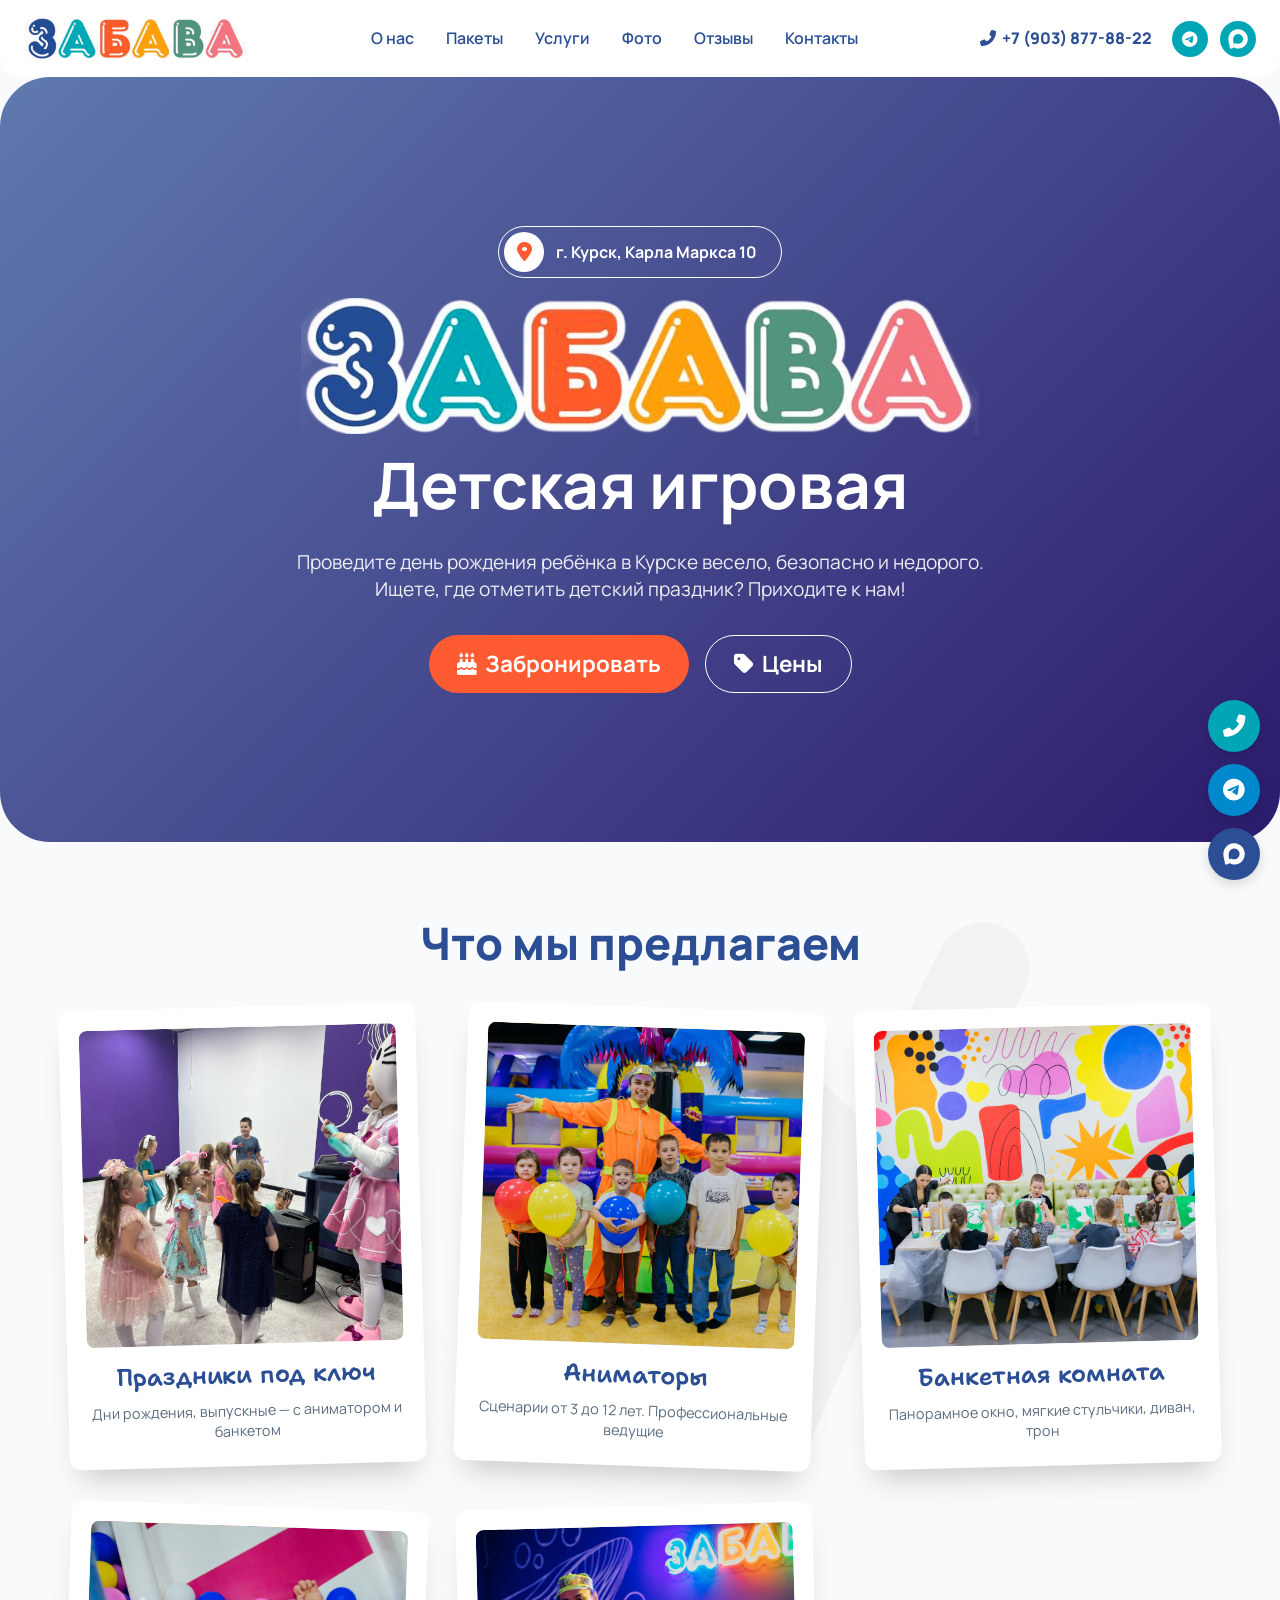
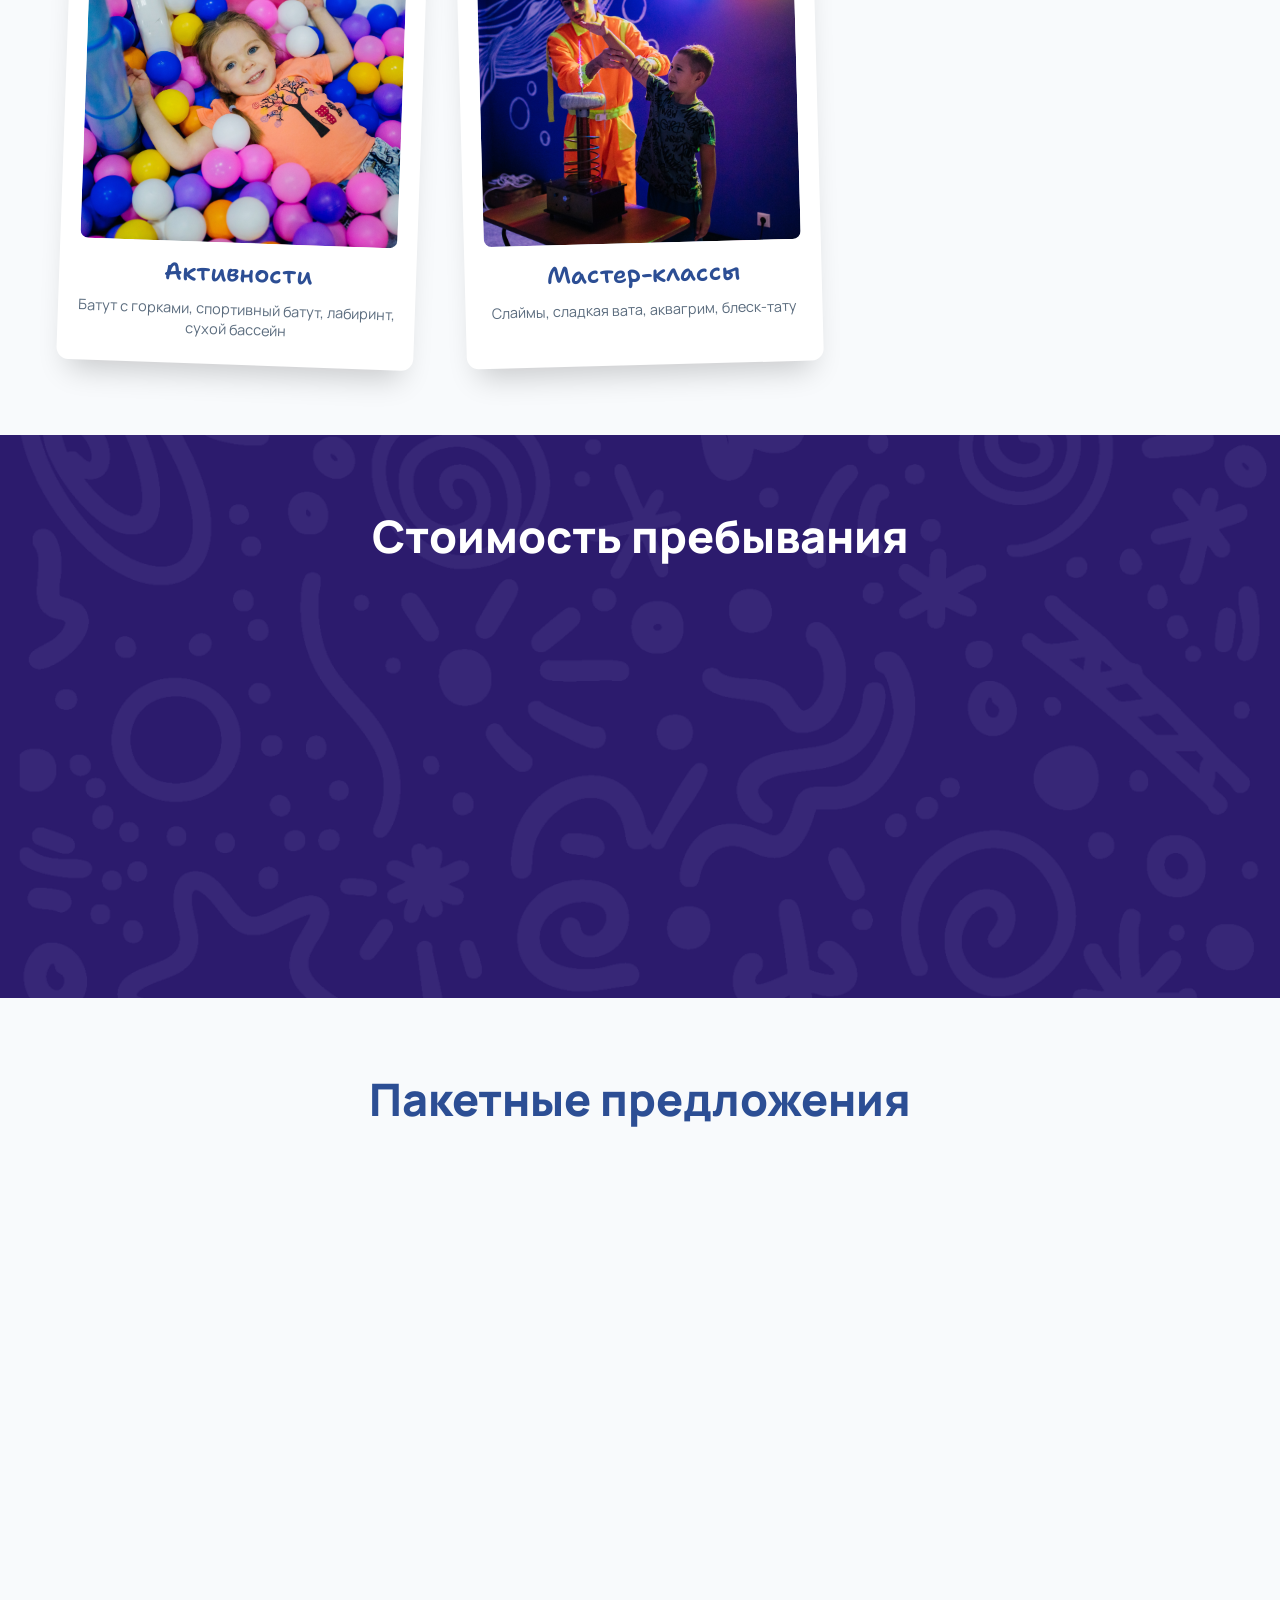
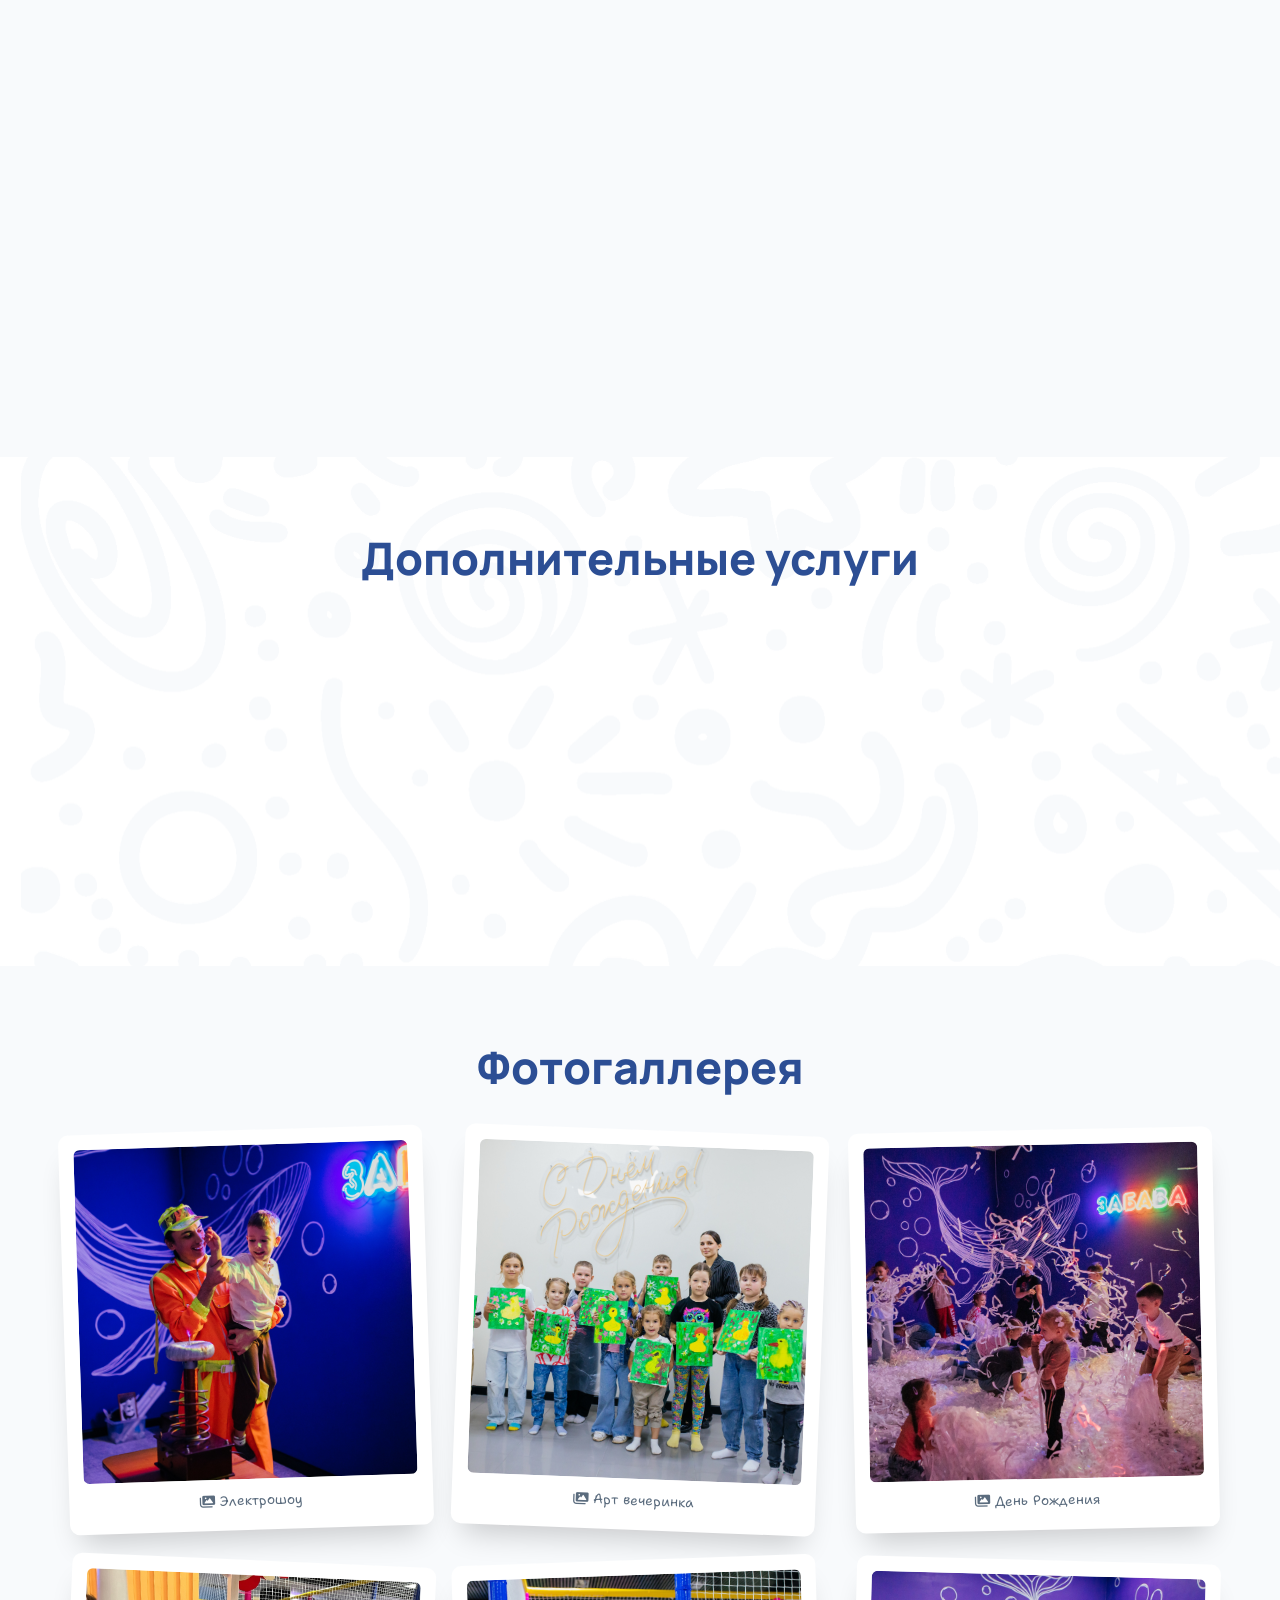
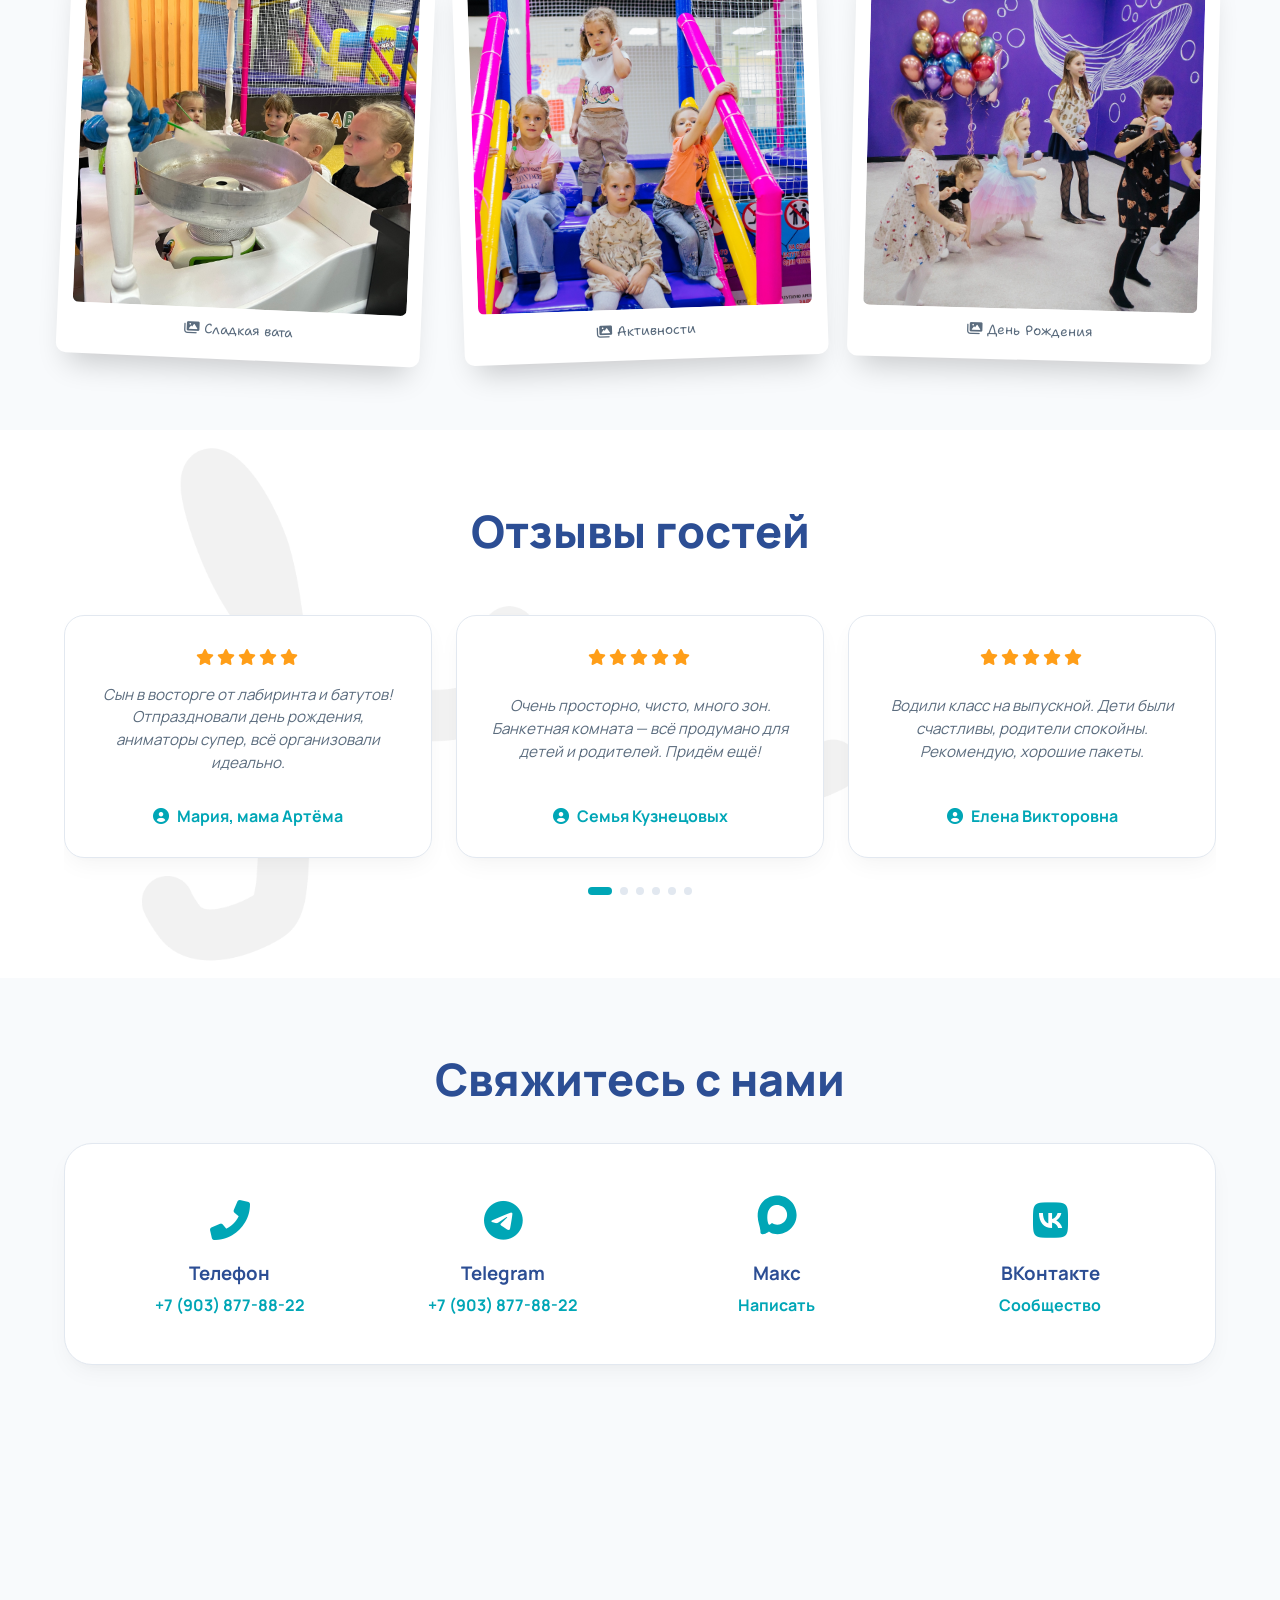
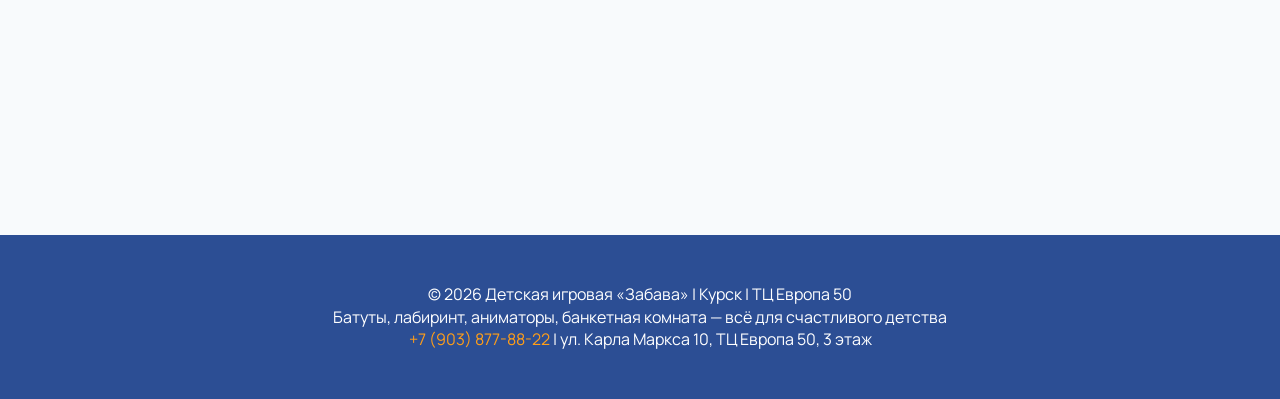
==== commit 4112509e: "887996666" ====
--- a/europa50.html
+++ b/europa50.html
@@ -32,8 +32,10 @@
         <div class="header-contacts">
             <a href="tel:+79038778822" class="header-phone"><i class="fas fa-phone-alt"></i> +7 (903) 877-88-22</a>
             <div class="messenger-icons">
-                <a href="#" class="messenger-icon"><i class="fab fa-telegram-plane"></i></a>
-                <a href="#" class="messenger-icon">
+                <!-- TELEGRAM -->
+                <a href="https://t.me/+79038778822" target="_blank" class="messenger-icon"><i class="fab fa-telegram-plane"></i></a>
+                <!-- МАКС -->
+                <a href="https://max.ru/u/f9LHodD0cOJGJYVZjBZR15gh1amdgFG11t30clDN6-6EzC-RmJkEguWltYI" target="_blank" class="messenger-icon">
                     <svg width="20" height="20" viewBox="0 0 720 720" fill="none" xmlns="http://www.w3.org/2000/svg">
                         <path fill="white" d="M350.4,9.6C141.8,20.5,4.1,184.1,12.8,390.4c3.8,90.3,40.1,168,48.7,253.7,2.2,22.2-4.2,49.6,21.4,59.3,31.5,11.9,79.8-8.1,106.2-26.4,9-6.1,17.6-13.2,24.2-22,27.3,18.1,53.2,35.6,85.7,43.4,143.1,34.3,299.9-44.2,369.6-170.3C799.6,291.2,622.5-4.6,350.4,9.6h0ZM269.4,504c-11.3,8.8-22.2,20.8-34.7,27.7-18.1,9.7-23.7-.4-30.5-16.4-21.4-50.9-24-137.6-11.5-190.9,16.8-72.5,72.9-136.3,150-143.1,78-6.9,150.4,32.7,183.1,104.2,72.4,159.1-112.9,316.2-256.4,218.6h0Z"/>
                     </svg>
@@ -62,14 +64,17 @@
     </div>
     <div class="mobile-contacts">
         <a href="tel:+79038778822"><i class="fas fa-phone-alt"></i> +7 (903) 877-88-22</a>
-        <a href="#"><i class="fab fa-telegram-plane"></i> Telegram</a>
-        <a href="#">
+        <!-- TELEGRAM -->
+        <a href="https://t.me/+79038778822" target="_blank"><i class="fab fa-telegram-plane"></i> Telegram</a>
+        <!-- МАКС -->
+        <a href="https://max.ru/u/f9LHodD0cOJGJYVZjBZR15gh1amdgFG11t30clDN6-6EzC-RmJkEguWltYI" target="_blank">
             <svg width="18" height="18" viewBox="0 0 720 720" fill="none" xmlns="http://www.w3.org/2000/svg">
                 <path fill="currentColor" d="M350.4,9.6C141.8,20.5,4.1,184.1,12.8,390.4c3.8,90.3,40.1,168,48.7,253.7,2.2,22.2-4.2,49.6,21.4,59.3,31.5,11.9,79.8-8.1,106.2-26.4,9-6.1,17.6-13.2,24.2-22,27.3,18.1,53.2,35.6,85.7,43.4,143.1,34.3,299.9-44.2,369.6-170.3C799.6,291.2,622.5-4.6,350.4,9.6h0ZM269.4,504c-11.3,8.8-22.2,20.8-34.7,27.7-18.1,9.7-23.7-.4-30.5-16.4-21.4-50.9-24-137.6-11.5-190.9,16.8-72.5,72.9-136.3,150-143.1,78-6.9,150.4,32.7,183.1,104.2,72.4,159.1-112.9,316.2-256.4,218.6h0Z"/>
             </svg>
             Макс
         </a>
-        <a href="#"><i class="fab fa-vk"></i> ВКонтакте</a>
+        <!-- ВК -->
+        <a href="https://vk.ru/zabava_e50" target="_blank"><i class="fab fa-vk"></i> ВКонтакте</a>
     </div>
 </div>
 <div class="menu-overlay" id="menuOverlay"></div>
@@ -200,7 +205,7 @@
                 <div class="contact-item">
                     <div class="contact-icon"><i class="fab fa-telegram"></i></div>
                     <h3>Telegram</h3>
-                    <a href="#" class="contact-link">@zabava_e50</a>
+                    <a href="https://t.me/+79038778822" target="_blank" class="contact-link">+7 (903) 877-88-22</a>
                 </div>
                 <div class="contact-item">
                     <div class="contact-icon">
@@ -209,12 +214,12 @@
                         </svg>
                     </div>
                     <h3>Макс</h3>
-                    <a href="#" class="contact-link">Написать</a>
+                    <a href="https://max.ru/u/f9LHodD0cOJGJYVZjBZR15gh1amdgFG11t30clDN6-6EzC-RmJkEguWltYI" target="_blank" class="contact-link">Написать</a>
                 </div>
                 <div class="contact-item">
                     <div class="contact-icon"><i class="fab fa-vk"></i></div>
                     <h3>ВКонтакте</h3>
-                    <a href="#" class="contact-link">Сообщество</a>
+                    <a href="https://vk.ru/zabava_e50" target="_blank" class="contact-link">Сообщество</a>
                 </div>
             </div>
         </div>
@@ -245,14 +250,17 @@
             <div id="modalDesc" class="modal-description"></div>
             <div class="modal-buttons">
                 <a href="tel:+79038778822" class="modal-btn phone"><i class="fas fa-phone-alt"></i> Позвонить</a>
-                <a href="#" class="modal-btn telegram"><i class="fab fa-telegram-plane"></i> Telegram</a>
-                <a href="#" class="modal-btn max">
+                <!-- TELEGRAM -->
+                <a href="https://t.me/+79038778822" target="_blank" class="modal-btn telegram"><i class="fab fa-telegram-plane"></i> Telegram</a>
+                <!-- МАКС -->
+                <a href="https://max.ru/u/f9LHodD0cOJGJYVZjBZR15gh1amdgFG11t30clDN6-6EzC-RmJkEguWltYI" target="_blank" class="modal-btn max">
                     <svg width="18" height="18" viewBox="0 0 720 720" fill="none" xmlns="http://www.w3.org/2000/svg">
                         <path fill="white" d="M350.4,9.6C141.8,20.5,4.1,184.1,12.8,390.4c3.8,90.3,40.1,168,48.7,253.7,2.2,22.2-4.2,49.6,21.4,59.3,31.5,11.9,79.8-8.1,106.2-26.4,9-6.1,17.6-13.2,24.2-22,27.3,18.1,53.2,35.6,85.7,43.4,143.1,34.3,299.9-44.2,369.6-170.3C799.6,291.2,622.5-4.6,350.4,9.6h0ZM269.4,504c-11.3,8.8-22.2,20.8-34.7,27.7-18.1,9.7-23.7-.4-30.5-16.4-21.4-50.9-24-137.6-11.5-190.9,16.8-72.5,72.9-136.3,150-143.1,78-6.9,150.4,32.7,183.1,104.2,72.4,159.1-112.9,316.2-256.4,218.6h0Z"/>
                     </svg>
                     Макс
                 </a>
-                <a href="#" class="modal-btn vk"><i class="fab fa-vk"></i> ВКонтакте</a>
+                <!-- ВК -->
+                <a href="https://vk.ru/zabava_e50" target="_blank" class="modal-btn vk"><i class="fab fa-vk"></i> ВКонтакте</a>
             </div>
         </div>
     </div>
@@ -263,10 +271,10 @@
     <a href="tel:+79038778822" class="widget-btn phone">
         <i class="fas fa-phone-alt"></i>
     </a>
-    <a href="#" class="widget-btn telegram">
+    <a href="https://t.me/+79038778822" target="_blank" class="widget-btn telegram">
         <i class="fab fa-telegram-plane"></i>
     </a>
-    <a href="#" class="widget-btn max">
+    <a href="https://max.ru/u/f9LHodD0cOJGJYVZjBZR15gh1amdgFG11t30clDN6-6EzC-RmJkEguWltYI" target="_blank" class="widget-btn max">
         <svg width="22" height="22" viewBox="0 0 720 720" fill="none" xmlns="http://www.w3.org/2000/svg">
             <path fill="white" d="M350.4,9.6C141.8,20.5,4.1,184.1,12.8,390.4c3.8,90.3,40.1,168,48.7,253.7,2.2,22.2-4.2,49.6,21.4,59.3,31.5,11.9,79.8-8.1,106.2-26.4,9-6.1,17.6-13.2,24.2-22,27.3,18.1,53.2,35.6,85.7,43.4,143.1,34.3,299.9-44.2,369.6-170.3C799.6,291.2,622.5-4.6,350.4,9.6h0ZM269.4,504c-11.3,8.8-22.2,20.8-34.7,27.7-18.1,9.7-23.7-.4-30.5-16.4-21.4-50.9-24-137.6-11.5-190.9,16.8-72.5,72.9-136.3,150-143.1,78-6.9,150.4,32.7,183.1,104.2,72.4,159.1-112.9,316.2-256.4,218.6h0Z"/>
         </svg>
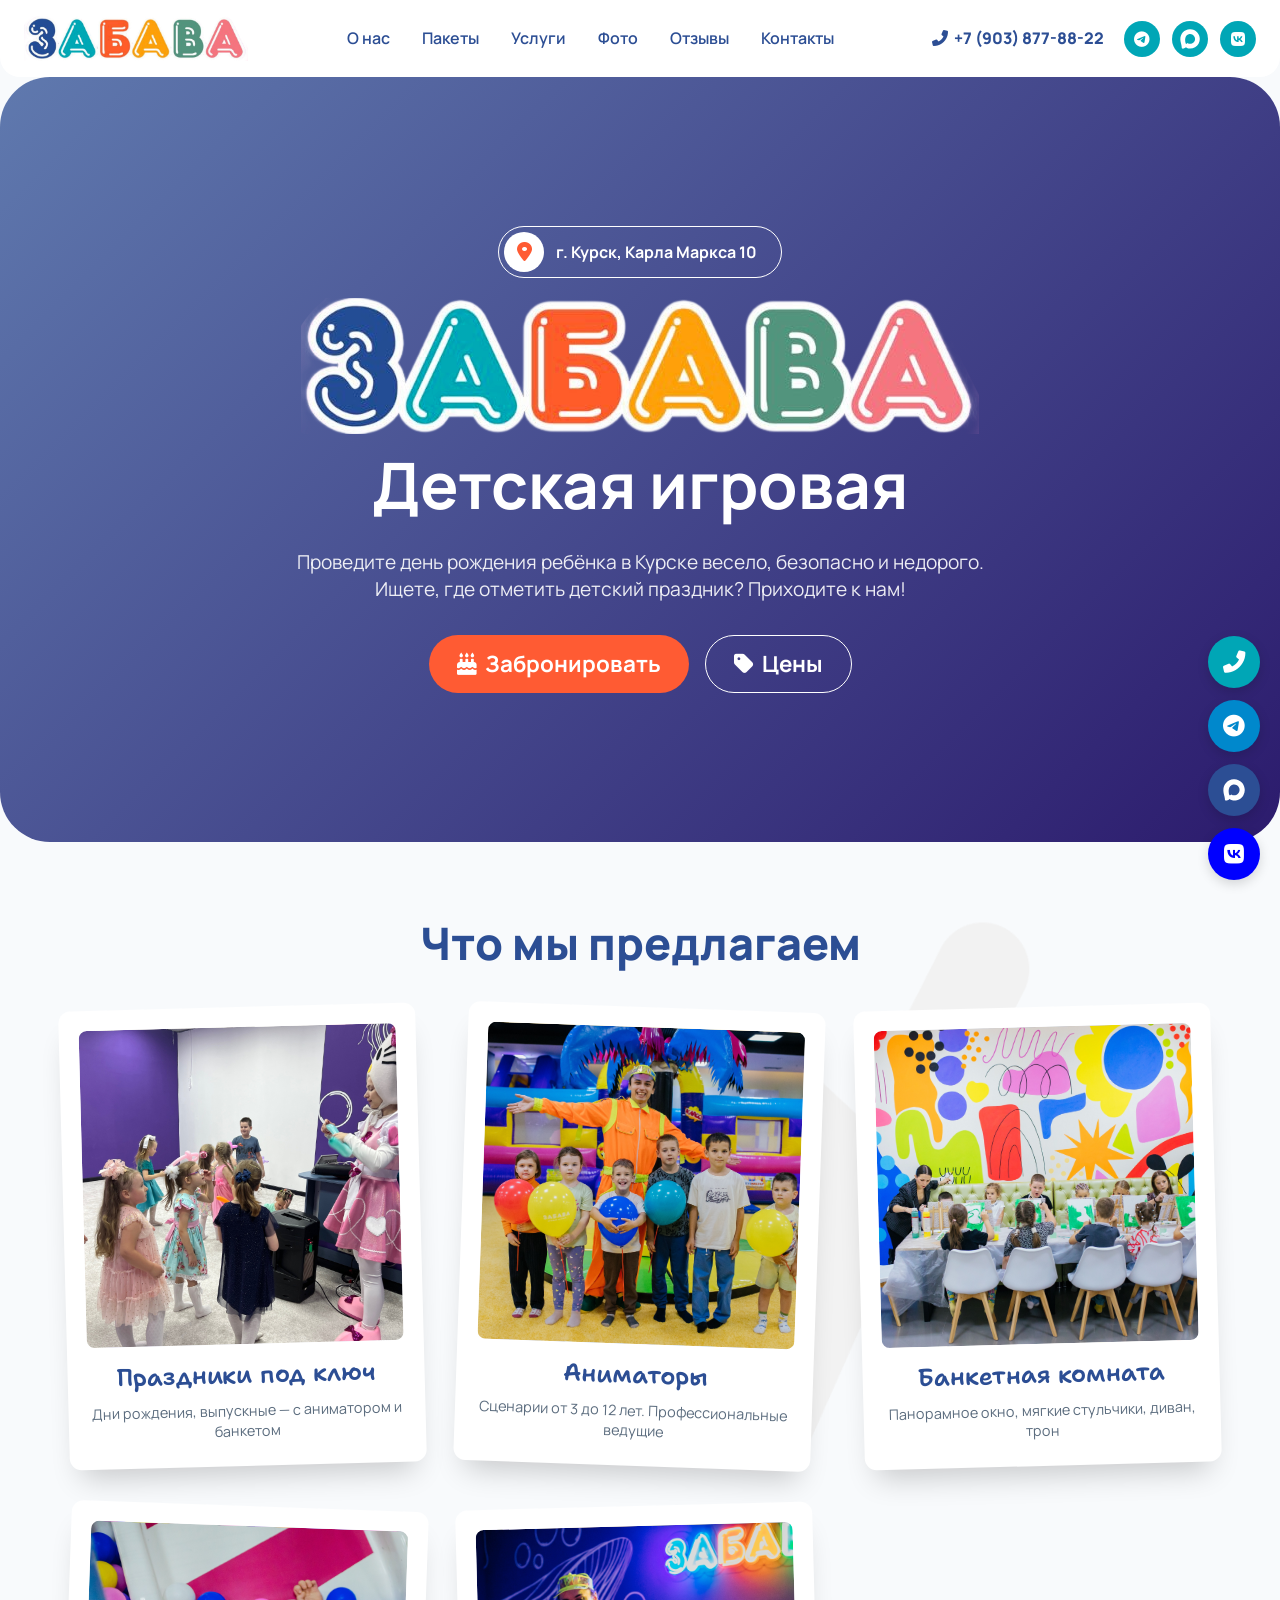
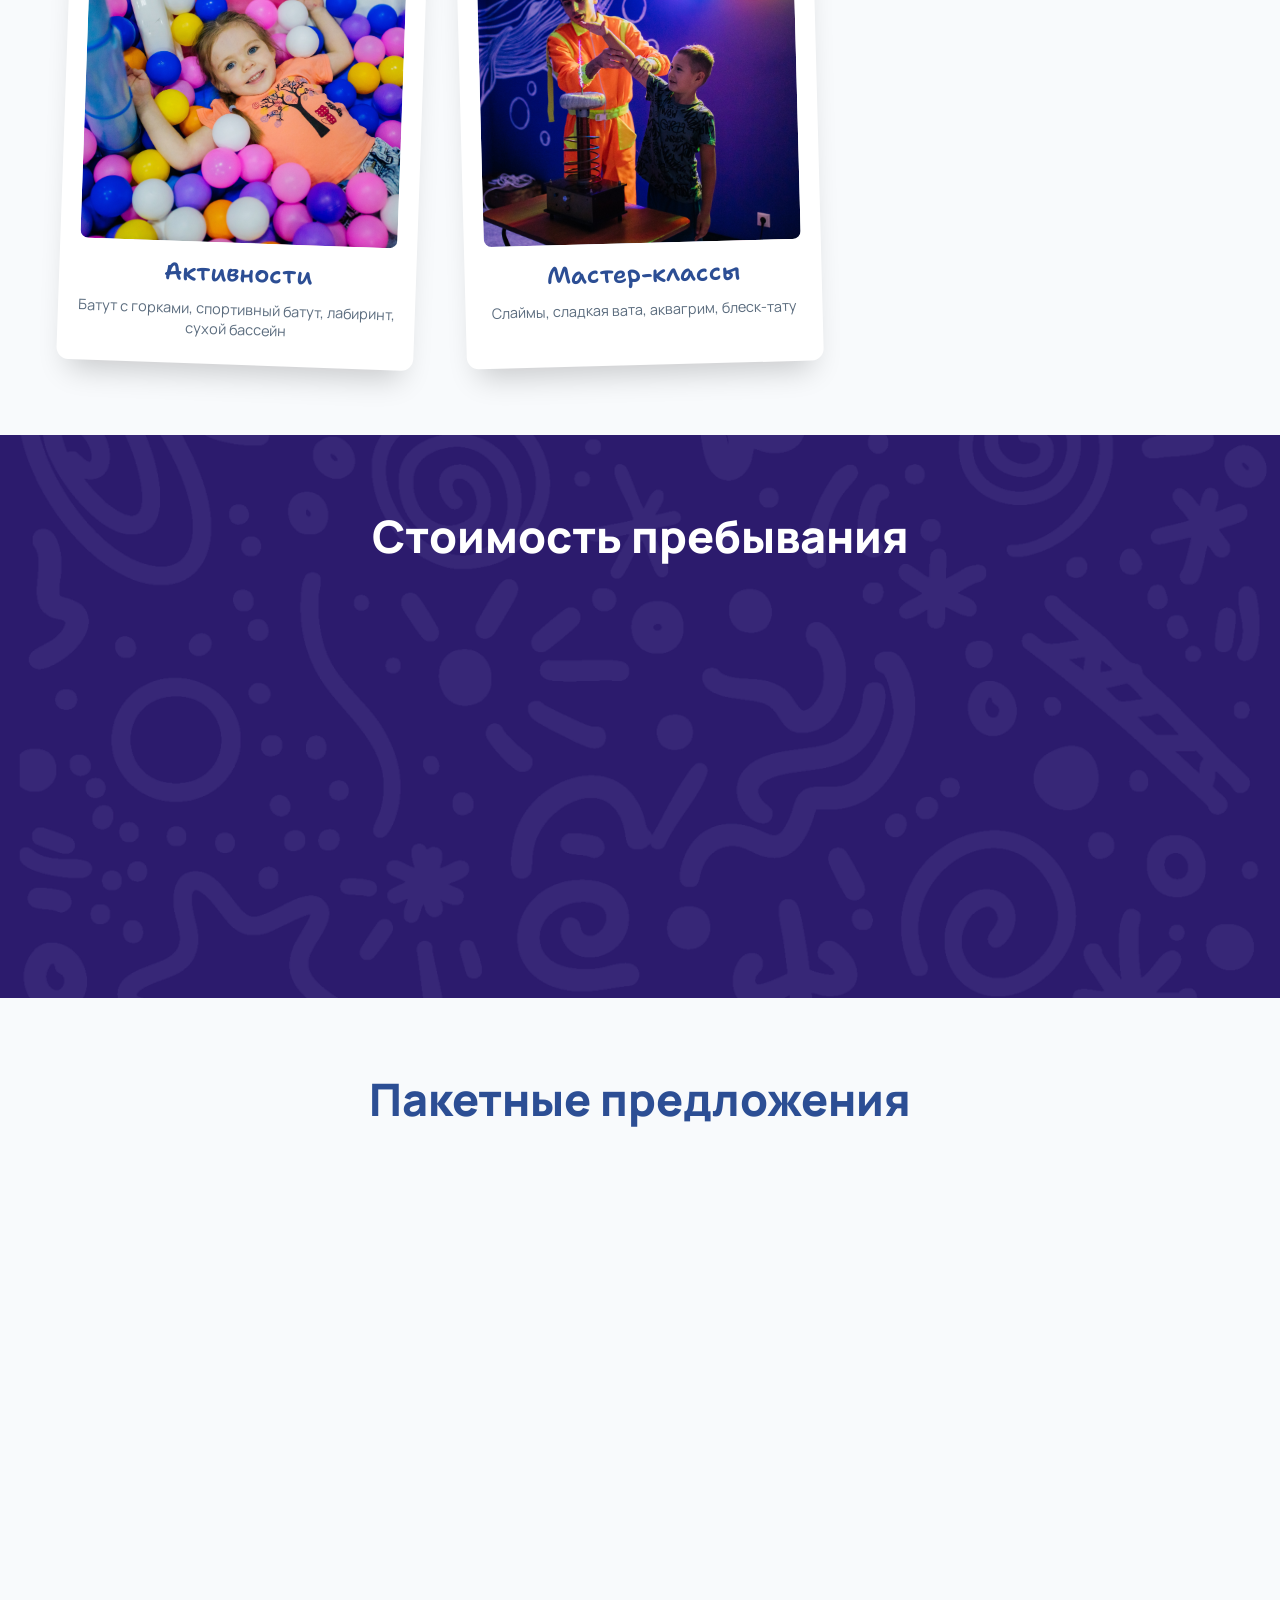
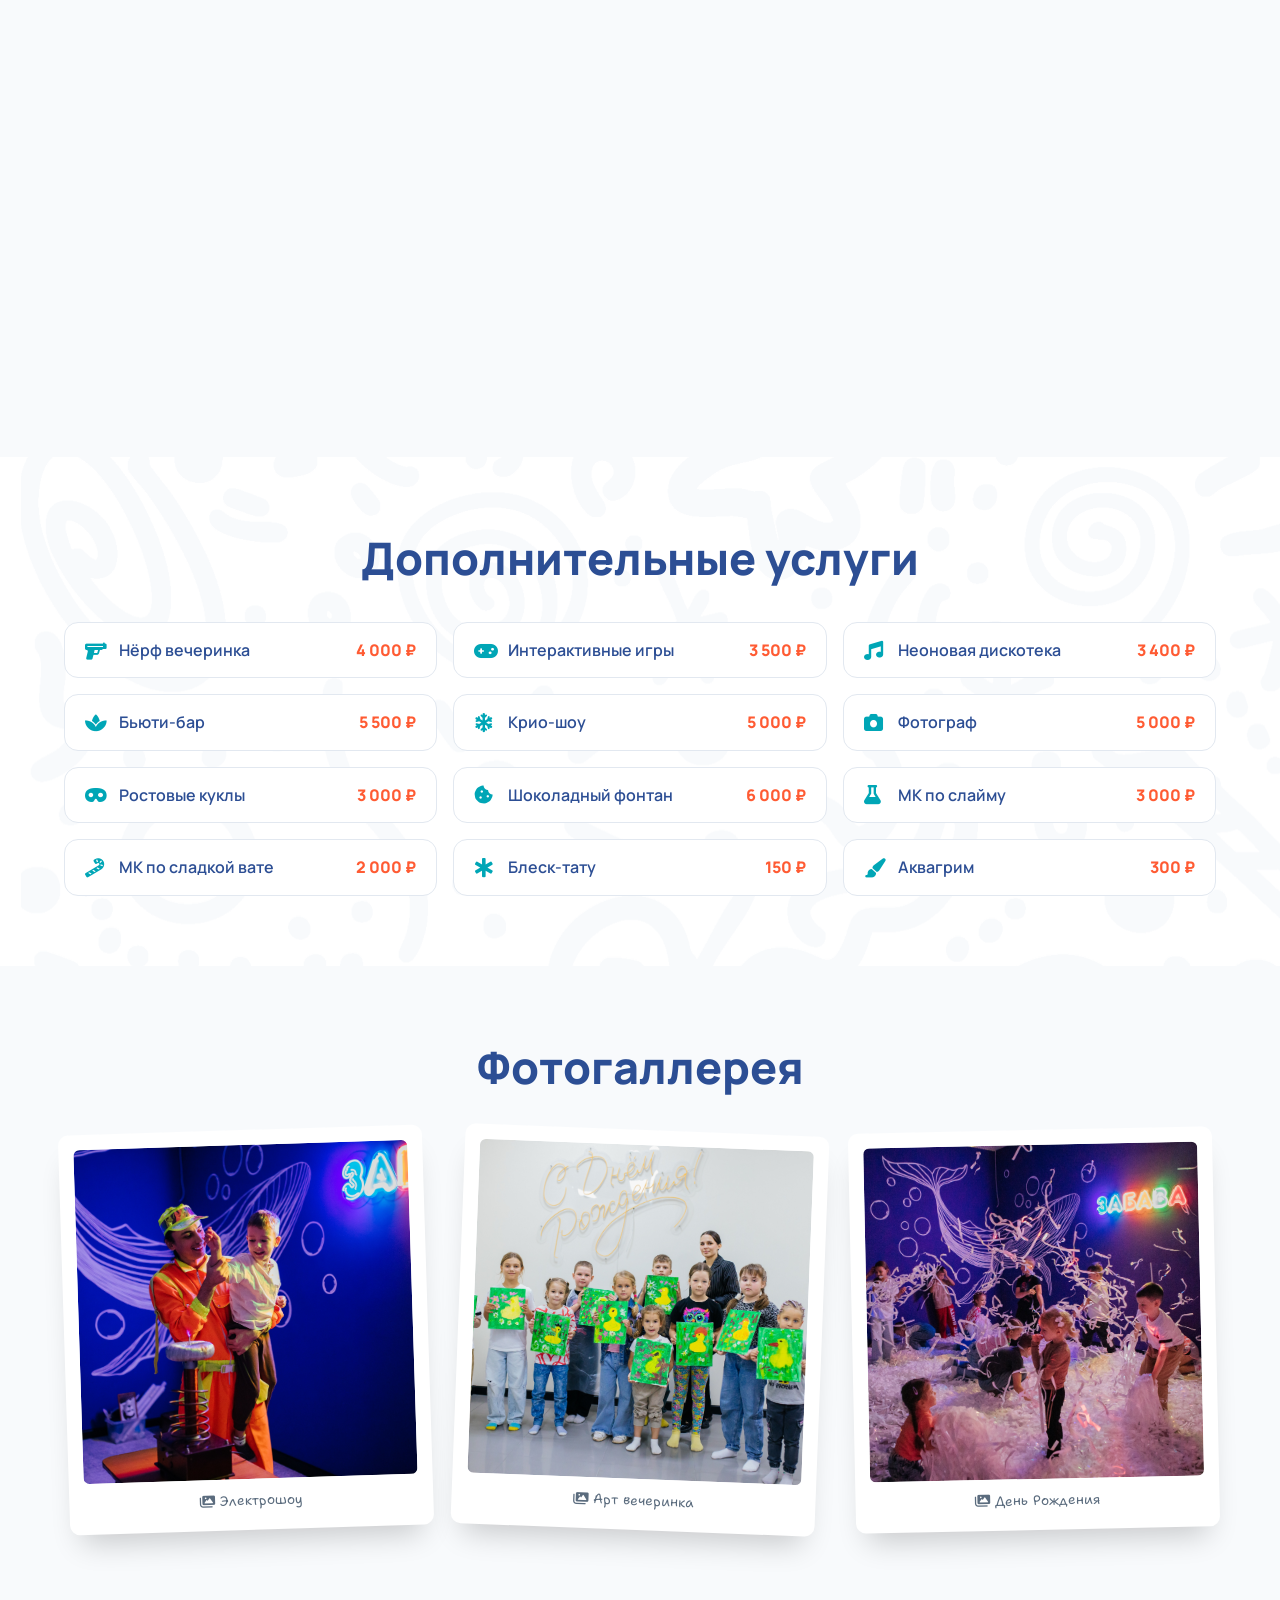
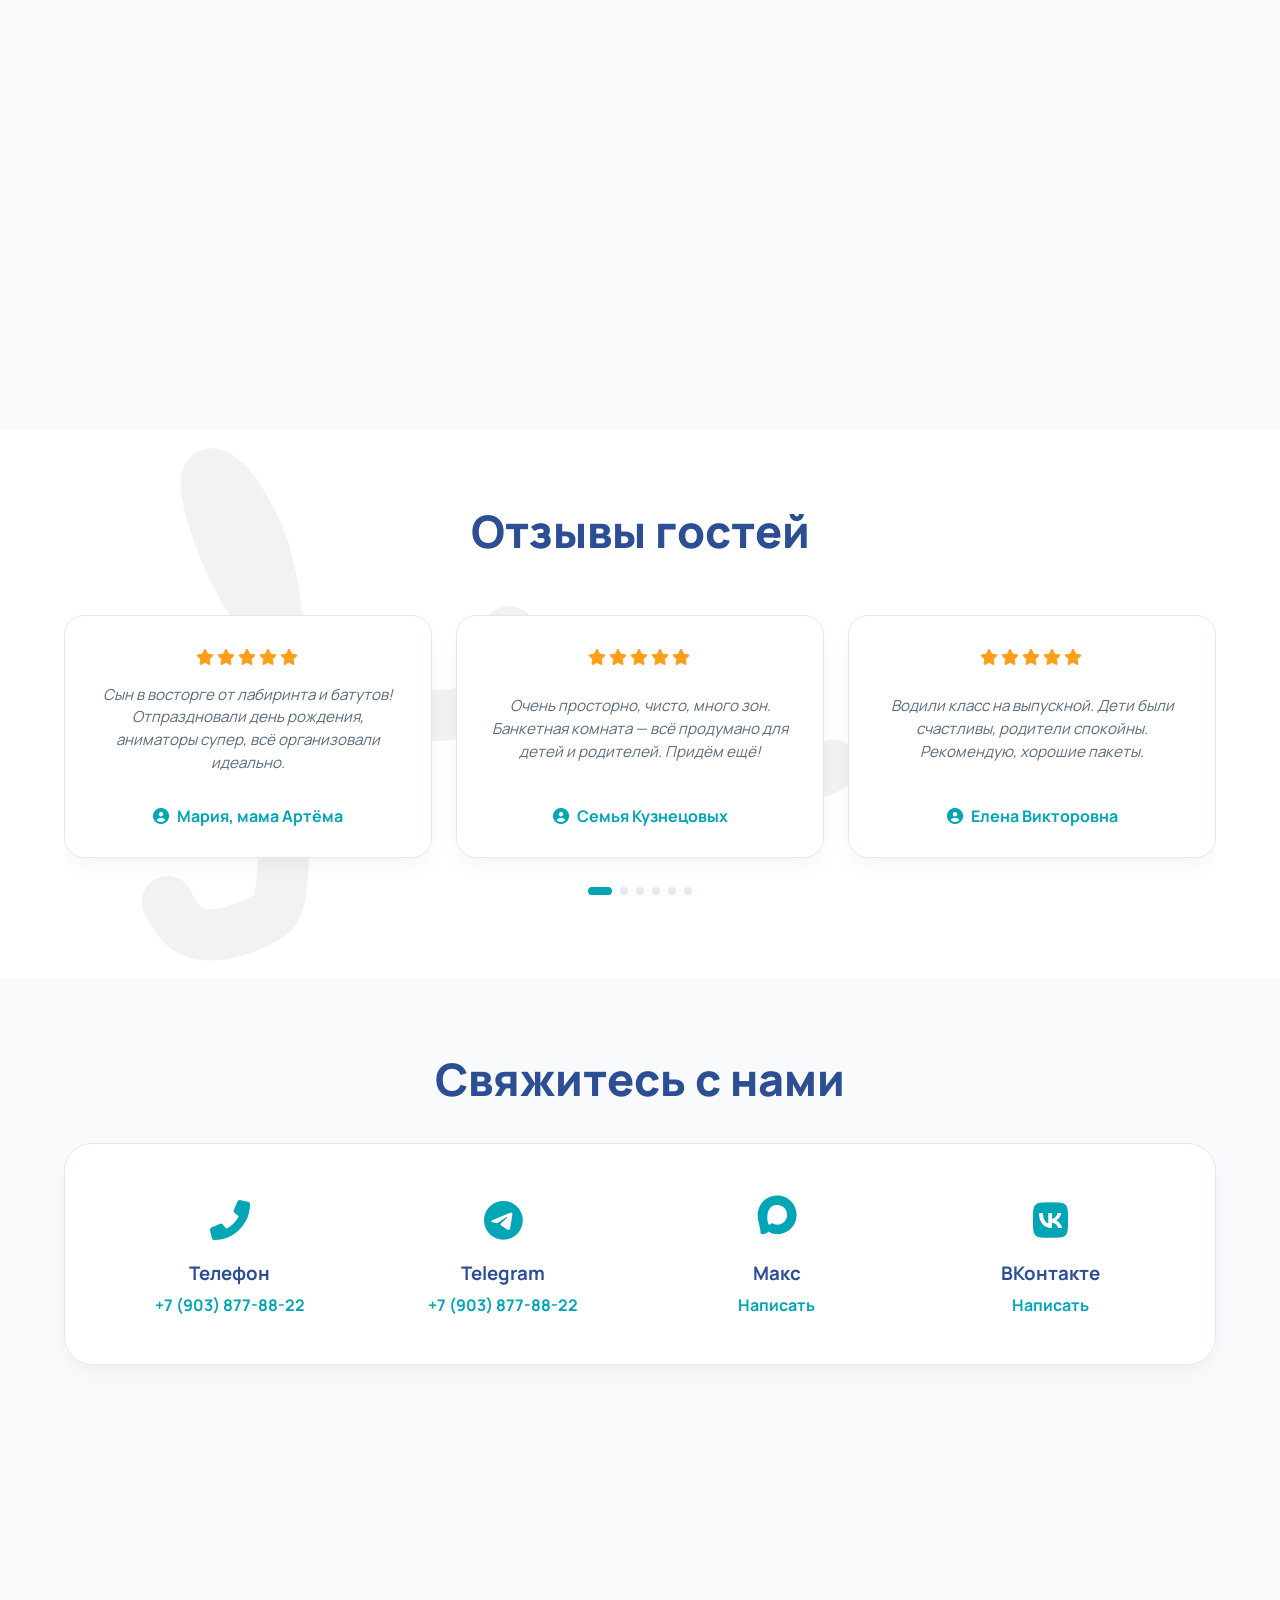
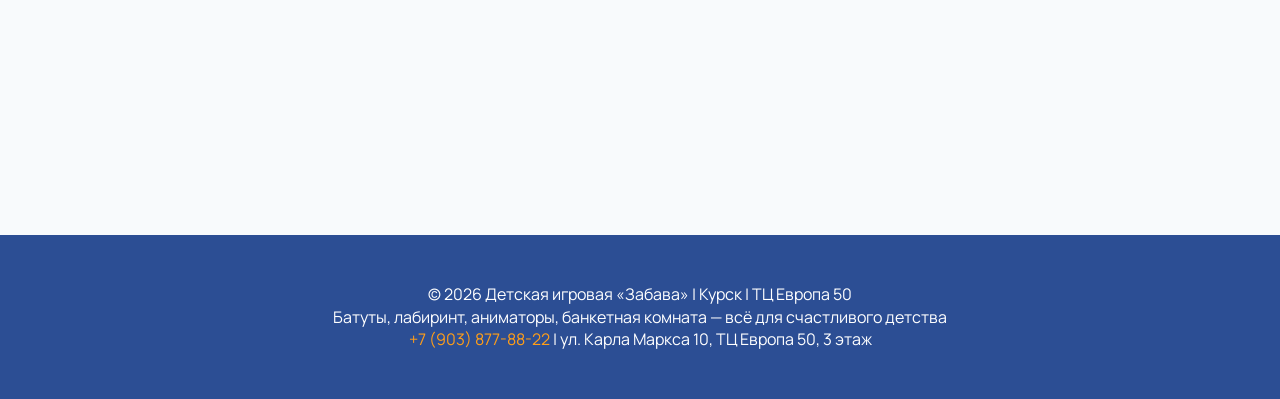
==== commit 8732f9ce: "3242345" ====
--- a/europa50.html
+++ b/europa50.html
@@ -40,6 +40,8 @@
                         <path fill="white" d="M350.4,9.6C141.8,20.5,4.1,184.1,12.8,390.4c3.8,90.3,40.1,168,48.7,253.7,2.2,22.2-4.2,49.6,21.4,59.3,31.5,11.9,79.8-8.1,106.2-26.4,9-6.1,17.6-13.2,24.2-22,27.3,18.1,53.2,35.6,85.7,43.4,143.1,34.3,299.9-44.2,369.6-170.3C799.6,291.2,622.5-4.6,350.4,9.6h0ZM269.4,504c-11.3,8.8-22.2,20.8-34.7,27.7-18.1,9.7-23.7-.4-30.5-16.4-21.4-50.9-24-137.6-11.5-190.9,16.8-72.5,72.9-136.3,150-143.1,78-6.9,150.4,32.7,183.1,104.2,72.4,159.1-112.9,316.2-256.4,218.6h0Z"/>
                     </svg>
                 </a>
+                <!-- ВК (ДОБАВЛЕНА В ШАПКУ) -->
+                <a href="https://vk.me/zabava_e50" target="_blank" class="messenger-icon"><i class="fab fa-vk"></i></a>
             </div>
         </div>
         <button class="burger-btn" id="burgerBtn">
@@ -74,7 +76,7 @@
             Макс
         </a>
         <!-- ВК -->
-        <a href="https://vk.ru/zabava_e50" target="_blank"><i class="fab fa-vk"></i> ВКонтакте</a>
+        <a href="https://vk.me/zabava_e50" target="_blank"><i class="fab fa-vk"></i> ВКонтакте</a>
     </div>
 </div>
 <div class="menu-overlay" id="menuOverlay"></div>
@@ -219,7 +221,7 @@
                 <div class="contact-item">
                     <div class="contact-icon"><i class="fab fa-vk"></i></div>
                     <h3>ВКонтакте</h3>
-                    <a href="https://vk.ru/zabava_e50" target="_blank" class="contact-link">Сообщество</a>
+                    <a href="https://vk.me/zabava_e50" target="_blank" class="contact-link">Написать</a>
                 </div>
             </div>
         </div>
@@ -260,7 +262,7 @@
                     Макс
                 </a>
                 <!-- ВК -->
-                <a href="https://vk.ru/zabava_e50" target="_blank" class="modal-btn vk"><i class="fab fa-vk"></i> ВКонтакте</a>
+                <a href="https://vk.me/zabava_e50" target="_blank" class="modal-btn vk"><i class="fab fa-vk"></i> ВКонтакте</a>
             </div>
         </div>
     </div>
@@ -278,6 +280,10 @@
         <svg width="22" height="22" viewBox="0 0 720 720" fill="none" xmlns="http://www.w3.org/2000/svg">
             <path fill="white" d="M350.4,9.6C141.8,20.5,4.1,184.1,12.8,390.4c3.8,90.3,40.1,168,48.7,253.7,2.2,22.2-4.2,49.6,21.4,59.3,31.5,11.9,79.8-8.1,106.2-26.4,9-6.1,17.6-13.2,24.2-22,27.3,18.1,53.2,35.6,85.7,43.4,143.1,34.3,299.9-44.2,369.6-170.3C799.6,291.2,622.5-4.6,350.4,9.6h0ZM269.4,504c-11.3,8.8-22.2,20.8-34.7,27.7-18.1,9.7-23.7-.4-30.5-16.4-21.4-50.9-24-137.6-11.5-190.9,16.8-72.5,72.9-136.3,150-143.1,78-6.9,150.4,32.7,183.1,104.2,72.4,159.1-112.9,316.2-256.4,218.6h0Z"/>
         </svg>
+    </a>
+    <!-- ВК (ДОБАВЛЕНА В МОБИЛЬНЫЙ ВИДЖЕТ) -->
+    <a href="https://vk.me/zabava_e50" target="_blank" style="background: blue;" class="widget-btn vk">
+        <i class="fab fa-vk"></i>
     </a>
 </div>
 
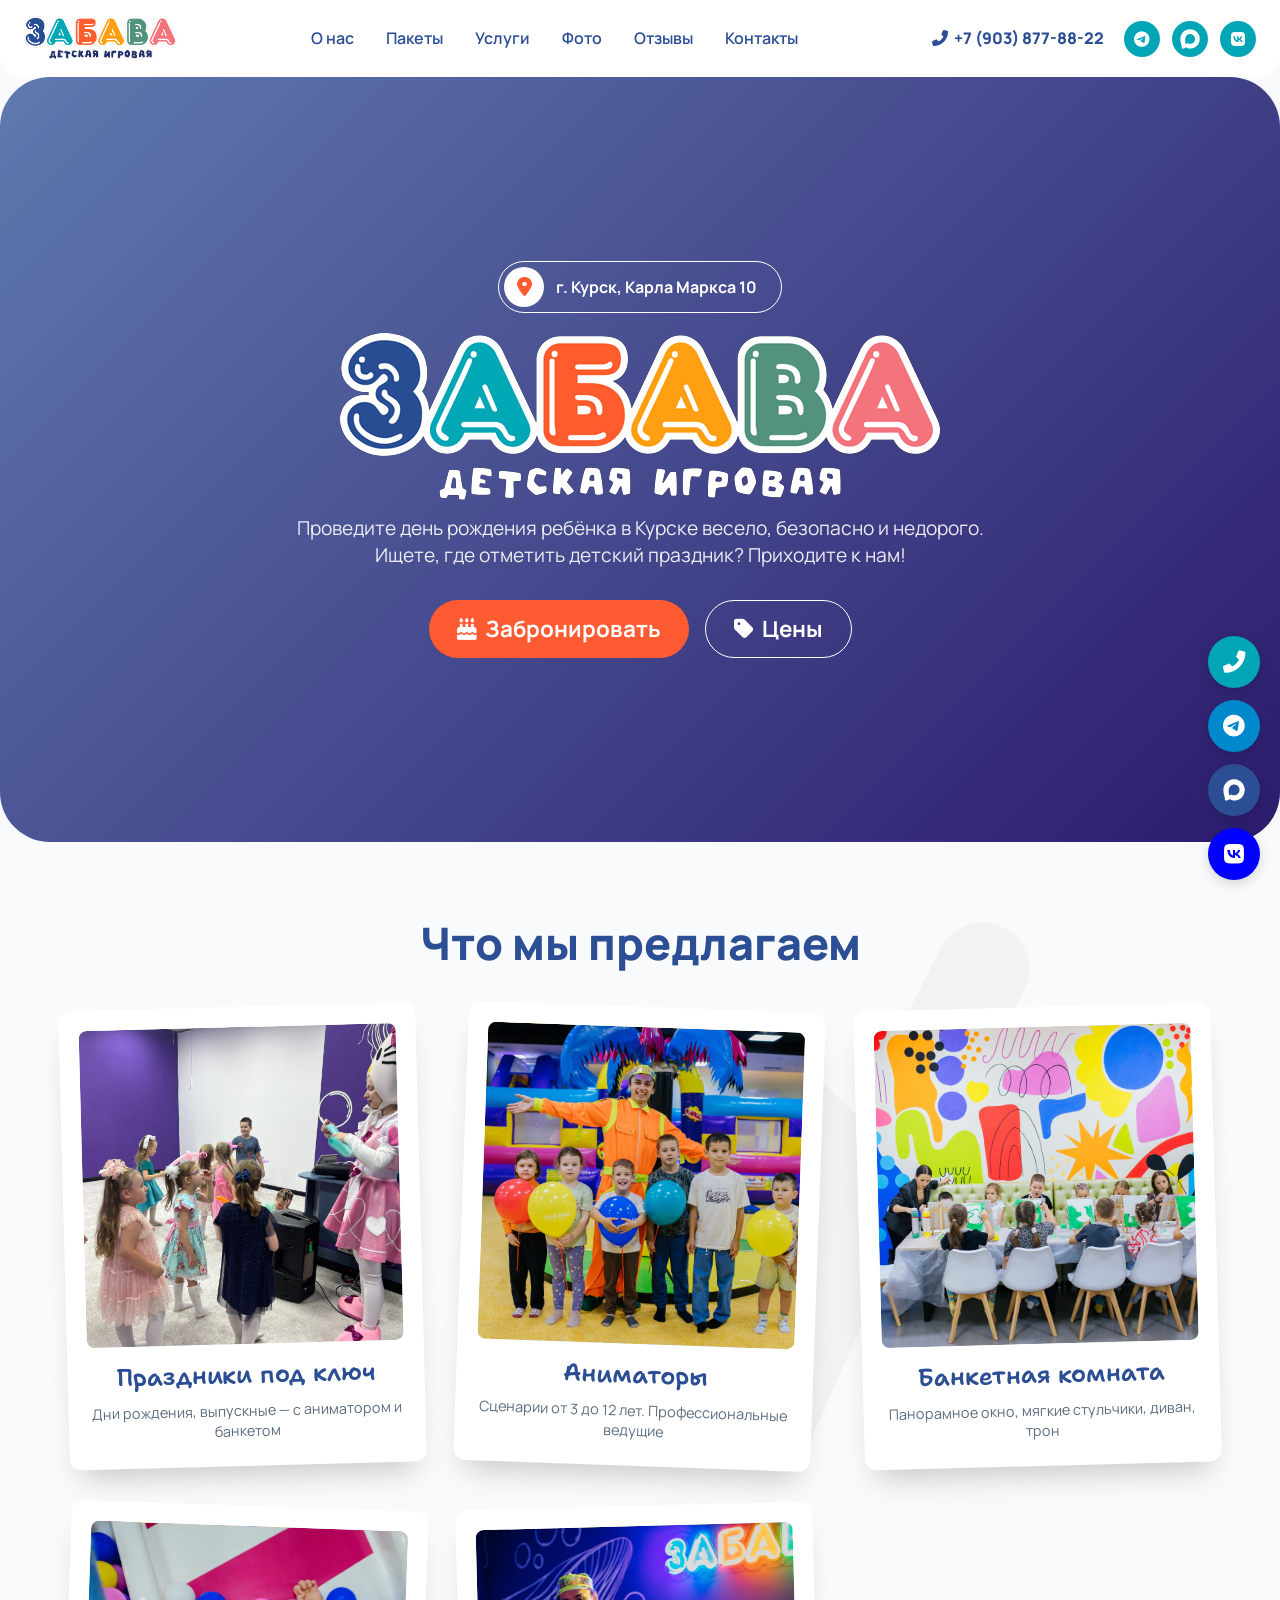
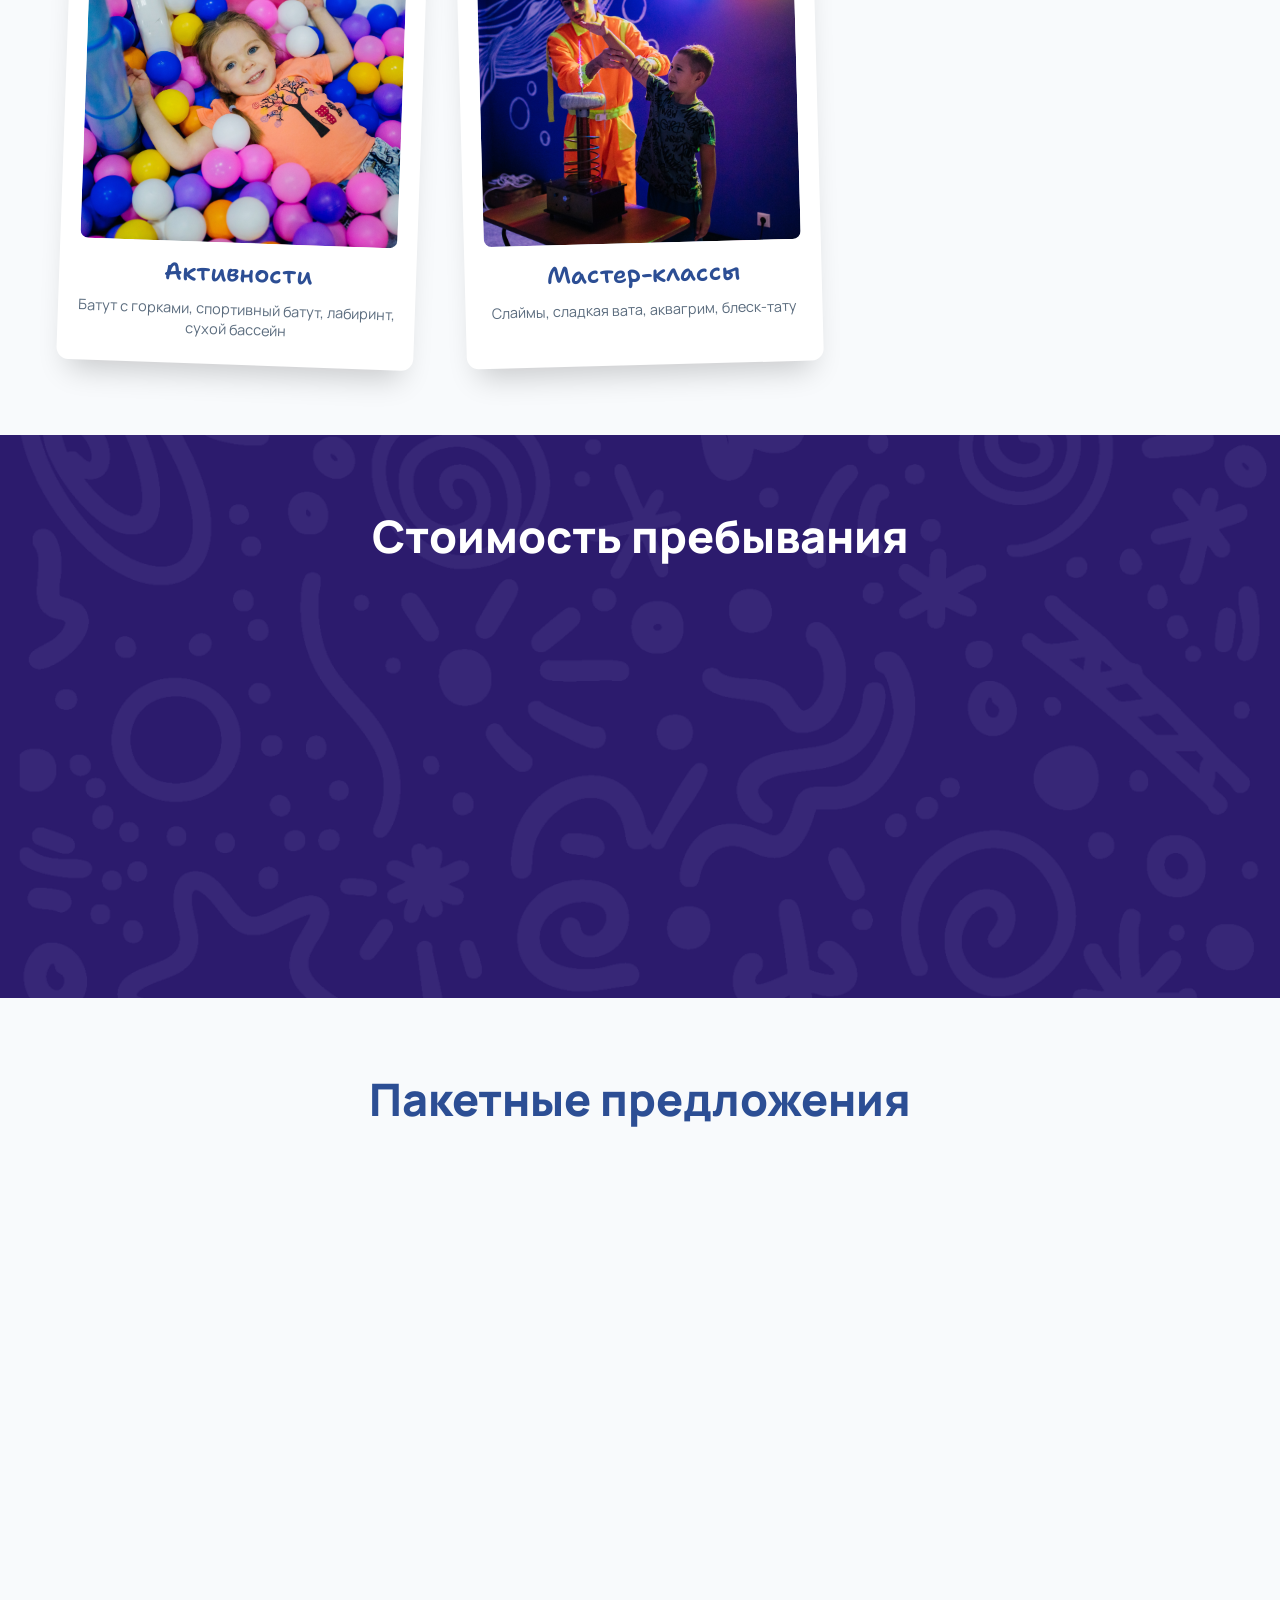
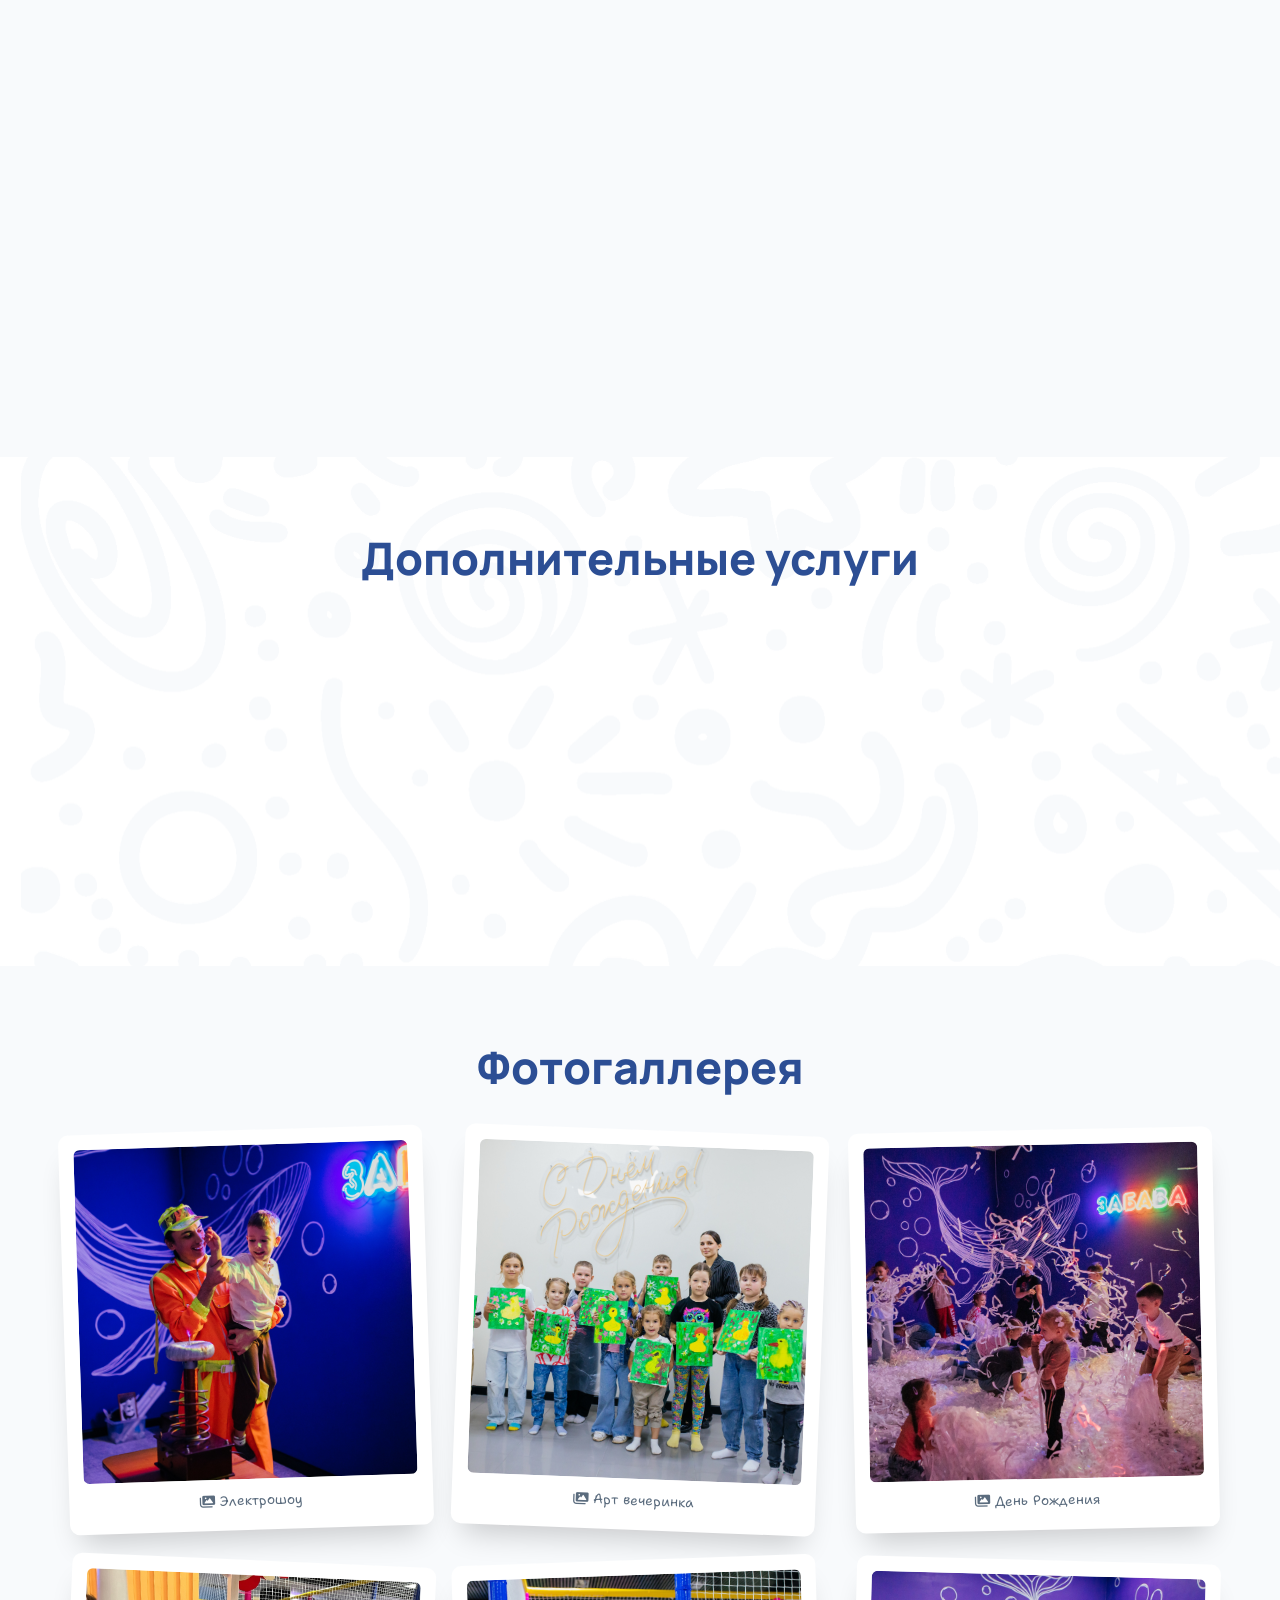
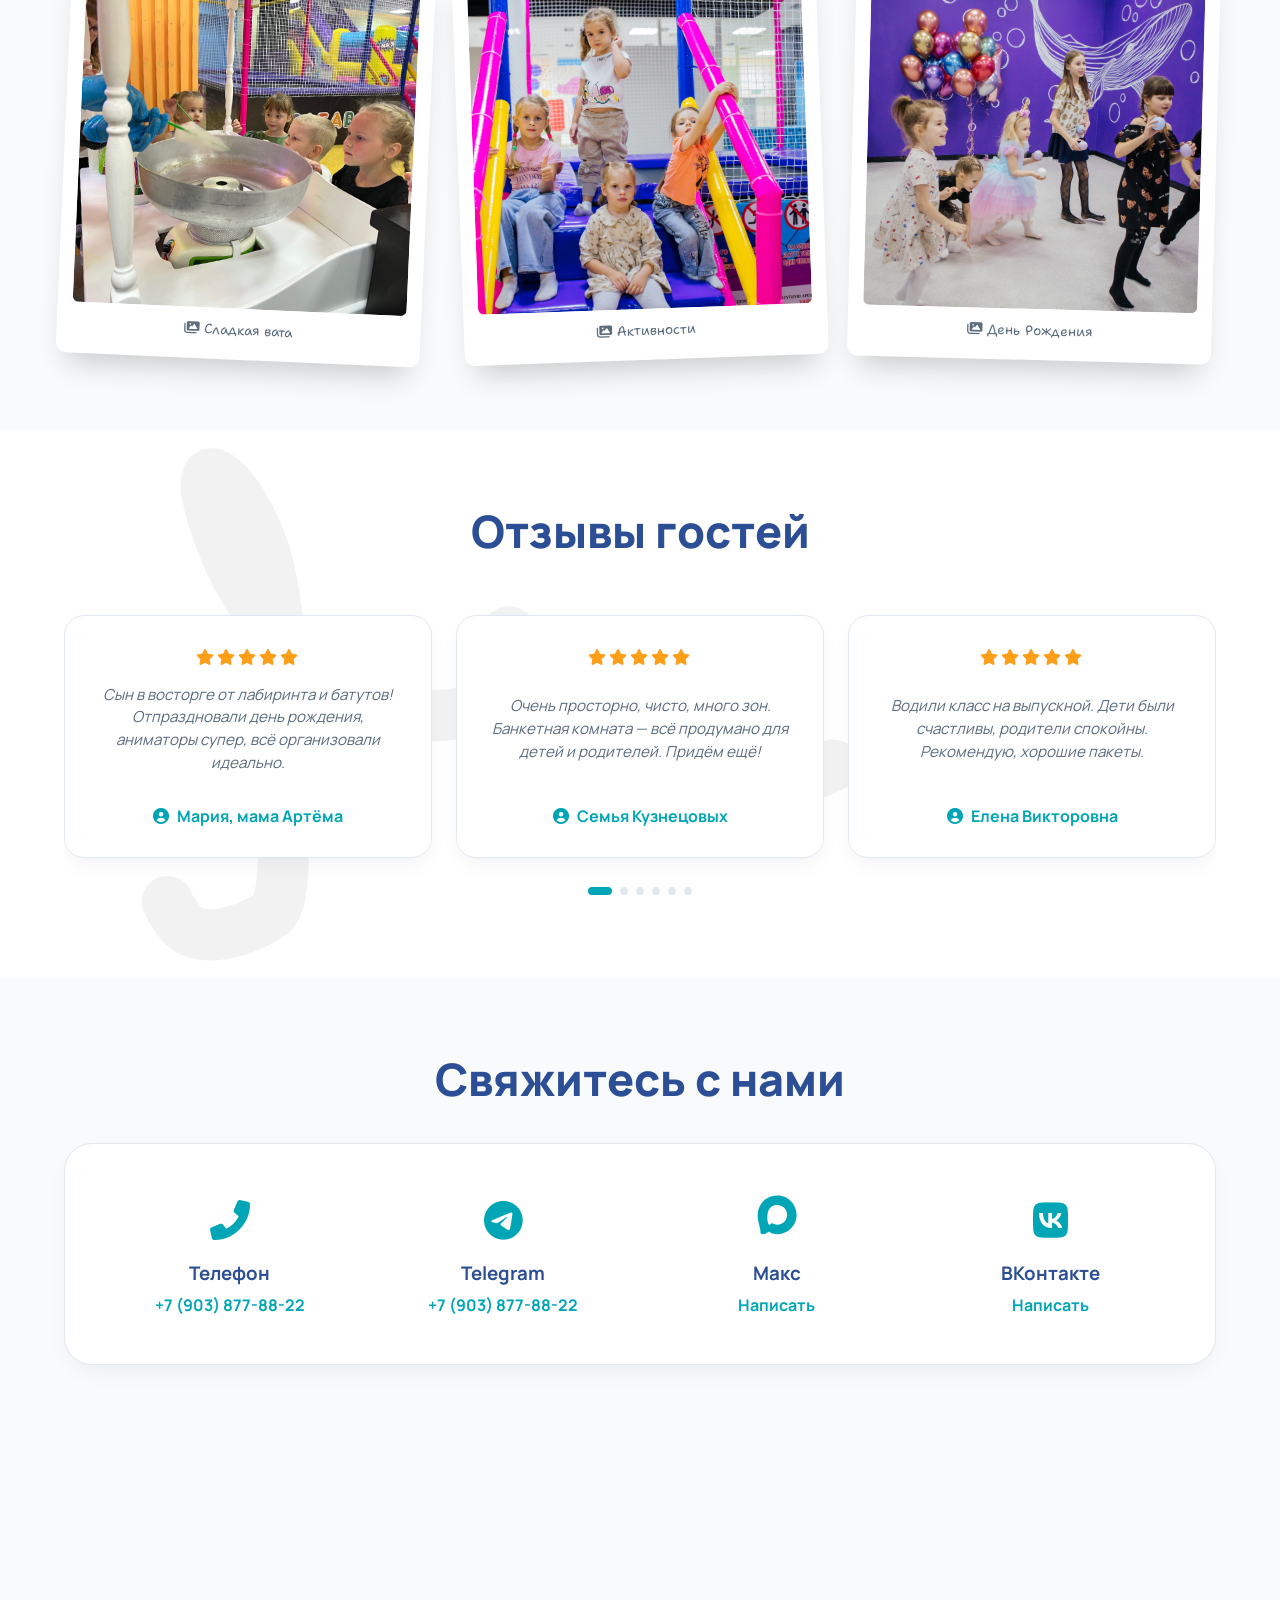
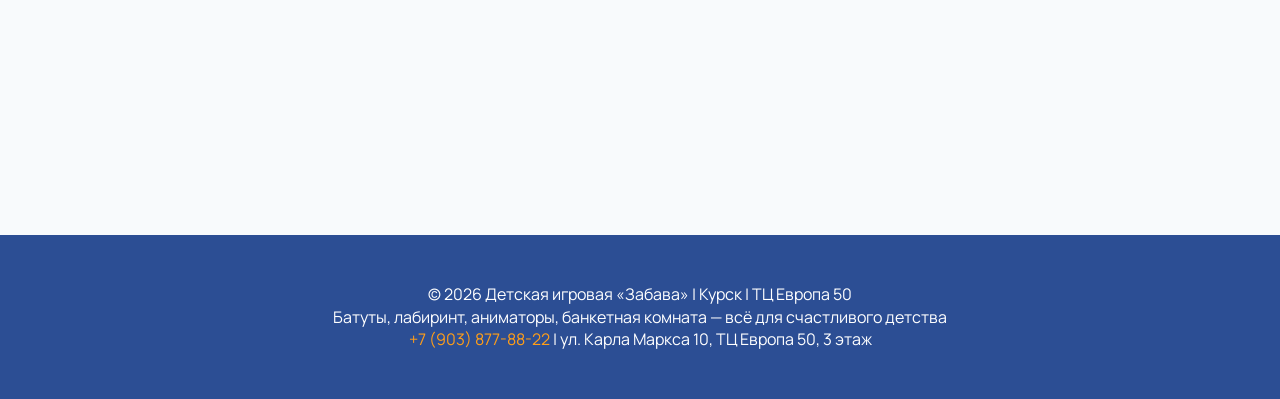
==== commit 1d523c1e: "99959595" ====
--- a/europa50.html
+++ b/europa50.html
@@ -19,7 +19,7 @@
 <header class="header">
     <div class="header-inner">
         <a href="/" class="logo">
-            <img src="img/logo.png" alt="Забава">
+            <img src="img/logo_head.png" alt="Забава">
         </a>
         <div class="nav">
             <a href="#about">О нас</a>
@@ -92,7 +92,6 @@
             <div class="hero-content">
                 <div class="hero-badge"><i class="fa-solid fa-location-dot"></i> г. Курск, Карла Маркса 10</div>
                 <img src="img/logo.png">
-                <h1>Детская игровая</h1>
                 <p>Проведите день рождения ребёнка в Курске весело, безопасно и недорого. Ищете, где отметить детский праздник? Приходите к нам!</p>
                 <div class="hero-buttons">
                     <a href="#contacts" class="btn btn-accent"><i class="fa-solid fa-cake-candles"></i> Забронировать</a>
